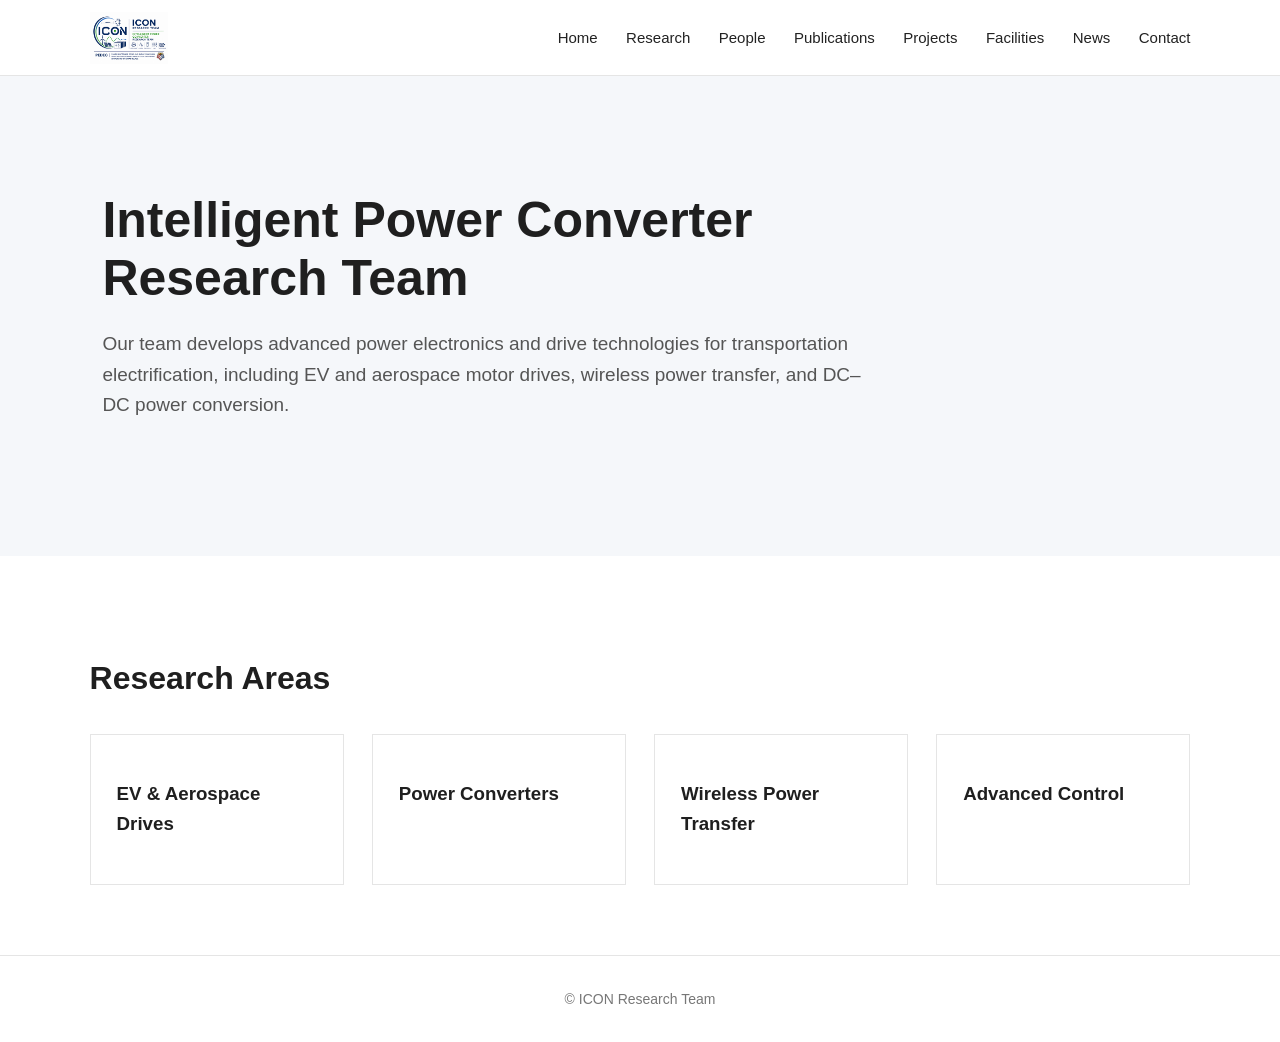
==== index.html @ ec5e14cc "Update navigation links and improve formatting" ====
<!DOCTYPE html>
<html lang="en">

<head>
    <meta charset="UTF-8">
    <meta name="viewport" content="width=device-width, initial-scale=1.0">

    <title>ICON Research Team</title>

    <link rel="stylesheet" href="css/style.css">
</head>

<body>

<header>

    <div class="logo">
        <a href="index.html">
            <img src="images/logo/logo.png" alt="ICON Research Team">
        </a>
    </div>

    <nav>
        <a href="index.html">Home</a>
        <a href="research.html">Research</a>
        <a href="people.html">People</a>

        <a href="#">Publications</a>
        <a href="#">Projects</a>
        <a href="#">Facilities</a>
        <a href="#">News</a>

        <a href="contact.html">Contact</a>
    </nav>

</header>


<section class="hero">

    <div class="hero-content">

        <h1>
            Intelligent Power Converter Research Team
        </h1>

        <p>
            Our team develops advanced power electronics and drive
            technologies for transportation electrification, including
            EV and aerospace motor drives, wireless power transfer,
            and DC–DC power conversion.
        </p>

    </div>

</section>


<section class="section">

    <div class="container">

        <h2>Research Areas</h2>

        <div class="grid grid-4">

            <div class="card">
                <h3>EV & Aerospace Drives</h3>
            </div>

            <div class="card">
                <h3>Power Converters</h3>
            </div>

            <div class="card">
                <h3>Wireless Power Transfer</h3>
            </div>

            <div class="card">
                <h3>Advanced Control</h3>
            </div>

        </div>

    </div>

</section>


<footer>
    © ICON Research Team
</footer>

</body>

</html>
---- css/style.css ----
* {
    box-sizing: border-box;
}

body {
    margin: 0;
    font-family: Arial, Helvetica, sans-serif;
    color: #1f1f1f;
    background: #ffffff;
    line-height: 1.6;
}

.container {
    width: 86%;
    max-width: 1200px;
    margin: 0 auto;
}

/* Header */

header {
    min-height: 76px;
    display: flex;
    align-items: center;
    justify-content: space-between;
    padding: 10px 7%;
    border-bottom: 1px solid #e5e5e5;
    background: #ffffff;
}

.logo img {
    height: 52px;
    width: auto;
    display: block;
}

nav a {
    text-decoration: none;
    color: #222;
    margin-left: 24px;
    font-size: 15px;
}

nav a:hover {
    color: #1f5fae;
}

/* Hero */

.hero {
    min-height: 480px;
    display: flex;
    align-items: center;
    padding: 70px 8%;
    background: #f5f7fa;
}

.hero-content {
    max-width: 760px;
}

.hero h1 {
    font-size: 50px;
    line-height: 1.15;
    margin: 0 0 22px;
}

.hero p {
    font-size: 19px;
    color: #555;
}

/* Standard page header */

.page-header {
    background: #f5f7fa;
    padding: 60px 7% 45px;
}

.page-header h1 {
    margin: 0;
    font-size: 42px;
}

.page-header p {
    margin-top: 10px;
    color: #666;
}

/* Sections */

.section {
    padding: 70px 0;
}

.section h2 {
    font-size: 32px;
    margin-bottom: 30px;
}

.grid {
    display: grid;
    gap: 28px;
}

.grid-4 {
    grid-template-columns: repeat(4, 1fr);
}

.card {
    border: 1px solid #e5e5e5;
    padding: 26px;
    background: #ffffff;
}

/* People */

.people-grid {
    display: grid;
    grid-template-columns: repeat(4, 1fr);
    gap: 40px 28px;
}

.person-card {
    text-align: center;
}

.person-card img {
    width: 100%;
    aspect-ratio: 4 / 5;
    object-fit: cover;
    border-radius: 6px;
}

.person-card h2 {
    margin: 16px 0 6px;
    font-size: 20px;
}

.role {
    color: #1f5fae;
    font-weight: 600;
    font-size: 14px;
}

.topic {
    color: #555;
    font-size: 15px;
}

/* Contact */

.contact-box {
    max-width: 720px;
}

.contact-box a {
    color: #1f5fae;
}

/* Footer */

footer {
    border-top: 1px solid #e5e5e5;
    text-align: center;
    padding: 32px;
    color: #777;
    font-size: 14px;
}

/* Mobile */

@media (max-width: 1000px) {

    .grid-4,
    .people-grid {
        grid-template-columns: repeat(2, 1fr);
    }

}

@media (max-width: 650px) {

    header {
        flex-direction: column;
        padding: 18px;
    }

    nav {
        margin-top: 14px;
        text-align: center;
    }

    nav a {
        display: inline-block;
        margin: 6px 8px;
    }

    .hero h1 {
        font-size: 36px;
    }

    .grid-4,
    .people-grid {
        grid-template-columns: 1fr;
    }

}
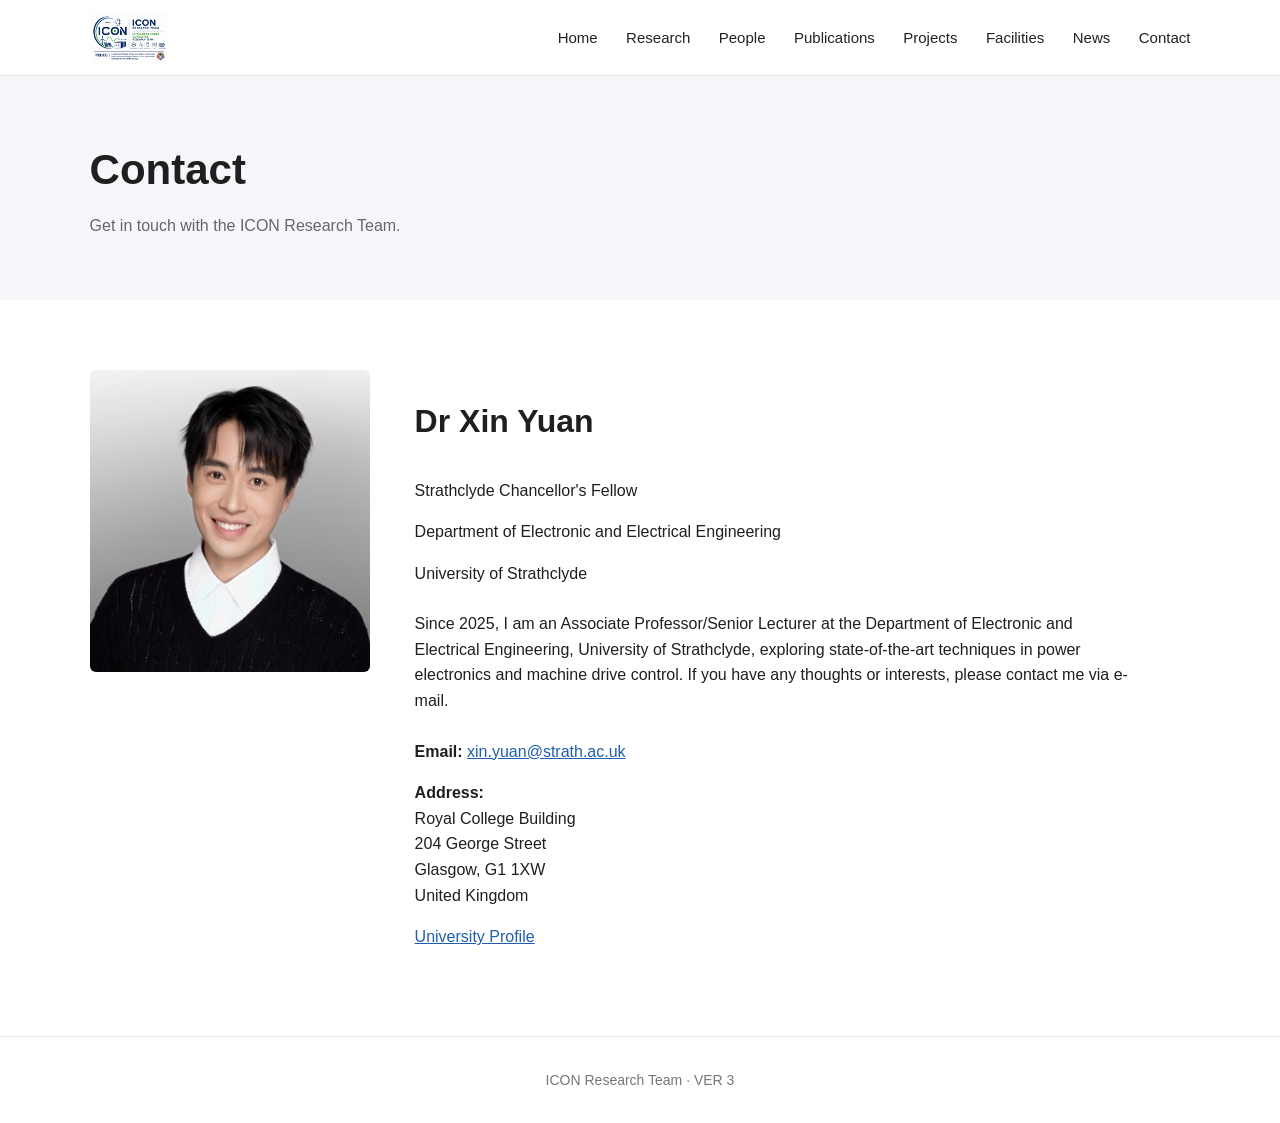
==== commit 26af482a: "Update index.html for contact page enhancements" ====
--- a/index.html
+++ b/index.html
@@ -5,9 +5,9 @@
     <meta charset="UTF-8">
     <meta name="viewport" content="width=device-width, initial-scale=1.0">
 
-    <title>ICON Research Team</title>
+    <title>Contact | ICON Research Team | VER 3</title>
 
-    <link rel="stylesheet" href="css/style.css">
+    <link rel="stylesheet" href="./css/style.css?v=3">
 </head>
 
 <body>
@@ -15,43 +15,32 @@
 <header>
 
     <div class="logo">
-        <a href="index.html">
-            <img src="images/logo/logo.png" alt="ICON Research Team">
+        <a href="./index.html">
+            <img src="./images/logo/logo.png" alt="ICON Research Team">
         </a>
     </div>
 
     <nav>
-        <a href="index.html">Home</a>
-        <a href="research.html">Research</a>
-        <a href="people.html">People</a>
-
+        <a href="./index.html">Home</a>
+        <a href="./research.html">Research</a>
+        <a href="./people.html">People</a>
         <a href="#">Publications</a>
         <a href="#">Projects</a>
         <a href="#">Facilities</a>
         <a href="#">News</a>
-
-        <a href="contact.html">Contact</a>
+        <a href="./contact.html">Contact</a>
     </nav>
 
 </header>
 
 
-<section class="hero">
+<section class="page-header">
 
-    <div class="hero-content">
+    <h1>Contact</h1>
 
-        <h1>
-            Intelligent Power Converter Research Team
-        </h1>
-
-        <p>
-            Our team develops advanced power electronics and drive
-            technologies for transportation electrification, including
-            EV and aerospace motor drives, wireless power transfer,
-            and DC–DC power conversion.
-        </p>
-
-    </div>
+    <p>
+        Get in touch with the ICON Research Team.
+    </p>
 
 </section>
 
@@ -60,24 +49,77 @@
 
     <div class="container">
 
-        <h2>Research Areas</h2>
+        <div style="
+            display:grid;
+            grid-template-columns:280px 1fr;
+            gap:45px;
+            align-items:start;
+        ">
 
-        <div class="grid grid-4">
+            <div>
 
-            <div class="card">
-                <h3>EV & Aerospace Drives</h3>
+                <img
+                    src="./images/people/Xinyuan.jpg"
+                    alt="Dr Xin Yuan"
+                    style="
+                        width:100%;
+                        border-radius:6px;
+                        display:block;
+                    "
+                >
+
             </div>
 
-            <div class="card">
-                <h3>Power Converters</h3>
-            </div>
 
-            <div class="card">
-                <h3>Wireless Power Transfer</h3>
-            </div>
+            <div class="contact-box">
 
-            <div class="card">
-                <h3>Advanced Control</h3>
+                <h2>Dr Xin Yuan</h2>
+
+                <p>
+                    Strathclyde Chancellor's Fellow
+                </p>
+
+                <p>
+                    Department of Electronic and Electrical Engineering
+                </p>
+
+                <p>
+                    University of Strathclyde
+                </p>
+
+                <p style="margin-top:25px;">
+                    Since 2025, I am an Associate Professor/Senior Lecturer
+                    at the Department of Electronic and Electrical Engineering,
+                    University of Strathclyde, exploring state-of-the-art
+                    techniques in power electronics and machine drive control.
+                    If you have any thoughts or interests, please contact me
+                    via e-mail.
+                </p>
+
+                <p style="margin-top:25px;">
+                    <strong>Email:</strong>
+                    <a href="mailto:xin.yuan@strath.ac.uk">
+                        xin.yuan@strath.ac.uk
+                    </a>
+                </p>
+
+                <p>
+                    <strong>Address:</strong><br>
+                    Royal College Building<br>
+                    204 George Street<br>
+                    Glasgow, G1 1XW<br>
+                    United Kingdom
+                </p>
+
+                <p>
+                    <a
+                        href="https://www.strath.ac.uk/staff/yuanxindr/"
+                        target="_blank"
+                        rel="noopener">
+                        University Profile
+                    </a>
+                </p>
+
             </div>
 
         </div>
@@ -88,7 +130,7 @@
 
 
 <footer>
-    © ICON Research Team
+    ICON Research Team · VER 3
 </footer>
 
 </body>
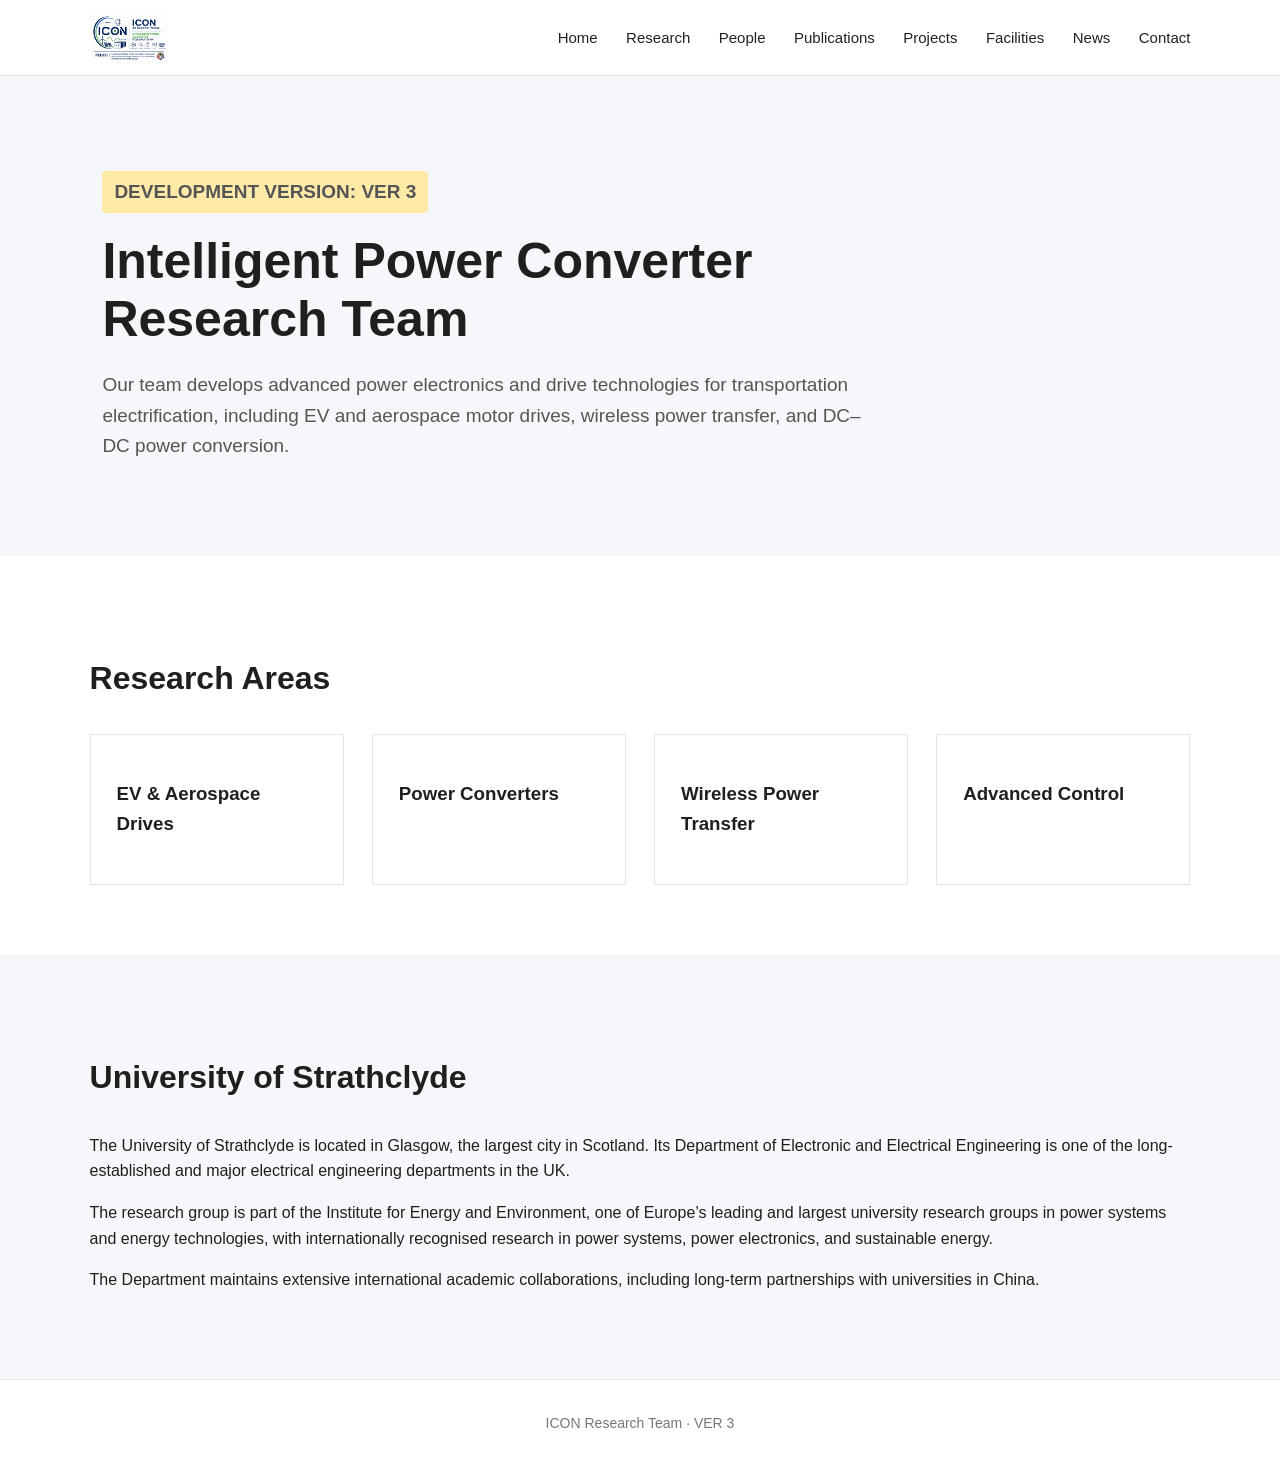
==== commit 090b9624: "Update index.html" ====
--- a/index.html
+++ b/index.html
@@ -5,7 +5,7 @@
     <meta charset="UTF-8">
     <meta name="viewport" content="width=device-width, initial-scale=1.0">
 
-    <title>Contact | ICON Research Team | VER 3</title>
+    <title>ICON Research Team | VER 3</title>
 
     <link rel="stylesheet" href="./css/style.css?v=3">
 </head>
@@ -34,13 +34,33 @@
 </header>
 
 
-<section class="page-header">
+<section class="hero">
 
-    <h1>Contact</h1>
+    <div class="hero-content">
 
-    <p>
-        Get in touch with the ICON Research Team.
-    </p>
+        <p style="
+            display:inline-block;
+            background:#ffeaa7;
+            padding:6px 12px;
+            font-weight:bold;
+            border-radius:4px;
+            margin-bottom:20px;
+        ">
+            DEVELOPMENT VERSION: VER 3
+        </p>
+
+        <h1>
+            Intelligent Power Converter Research Team
+        </h1>
+
+        <p>
+            Our team develops advanced power electronics and drive
+            technologies for transportation electrification, including
+            EV and aerospace motor drives, wireless power transfer,
+            and DC–DC power conversion.
+        </p>
+
+    </div>
 
 </section>
 
@@ -49,80 +69,59 @@
 
     <div class="container">
 
-        <div style="
-            display:grid;
-            grid-template-columns:280px 1fr;
-            gap:45px;
-            align-items:start;
-        ">
+        <h2>Research Areas</h2>
 
-            <div>
+        <div class="grid grid-4">
 
-                <img
-                    src="./images/people/Xinyuan.jpg"
-                    alt="Dr Xin Yuan"
-                    style="
-                        width:100%;
-                        border-radius:6px;
-                        display:block;
-                    "
-                >
-
+            <div class="card">
+                <h3>EV & Aerospace Drives</h3>
             </div>
 
+            <div class="card">
+                <h3>Power Converters</h3>
+            </div>
 
-            <div class="contact-box">
+            <div class="card">
+                <h3>Wireless Power Transfer</h3>
+            </div>
 
-                <h2>Dr Xin Yuan</h2>
-
-                <p>
-                    Strathclyde Chancellor's Fellow
-                </p>
-
-                <p>
-                    Department of Electronic and Electrical Engineering
-                </p>
-
-                <p>
-                    University of Strathclyde
-                </p>
-
-                <p style="margin-top:25px;">
-                    Since 2025, I am an Associate Professor/Senior Lecturer
-                    at the Department of Electronic and Electrical Engineering,
-                    University of Strathclyde, exploring state-of-the-art
-                    techniques in power electronics and machine drive control.
-                    If you have any thoughts or interests, please contact me
-                    via e-mail.
-                </p>
-
-                <p style="margin-top:25px;">
-                    <strong>Email:</strong>
-                    <a href="mailto:xin.yuan@strath.ac.uk">
-                        xin.yuan@strath.ac.uk
-                    </a>
-                </p>
-
-                <p>
-                    <strong>Address:</strong><br>
-                    Royal College Building<br>
-                    204 George Street<br>
-                    Glasgow, G1 1XW<br>
-                    United Kingdom
-                </p>
-
-                <p>
-                    <a
-                        href="https://www.strath.ac.uk/staff/yuanxindr/"
-                        target="_blank"
-                        rel="noopener">
-                        University Profile
-                    </a>
-                </p>
-
+            <div class="card">
+                <h3>Advanced Control</h3>
             </div>
 
         </div>
+
+    </div>
+
+</section>
+
+
+<section class="section" style="background:#f5f7fa;">
+
+    <div class="container">
+
+        <h2>University of Strathclyde</h2>
+
+        <p>
+            The University of Strathclyde is located in Glasgow,
+            the largest city in Scotland. Its Department of Electronic
+            and Electrical Engineering is one of the long-established
+            and major electrical engineering departments in the UK.
+        </p>
+
+        <p>
+            The research group is part of the Institute for Energy and
+            Environment, one of Europe’s leading and largest university
+            research groups in power systems and energy technologies,
+            with internationally recognised research in power systems,
+            power electronics, and sustainable energy.
+        </p>
+
+        <p>
+            The Department maintains extensive international academic
+            collaborations, including long-term partnerships with
+            universities in China.
+        </p>
 
     </div>
 
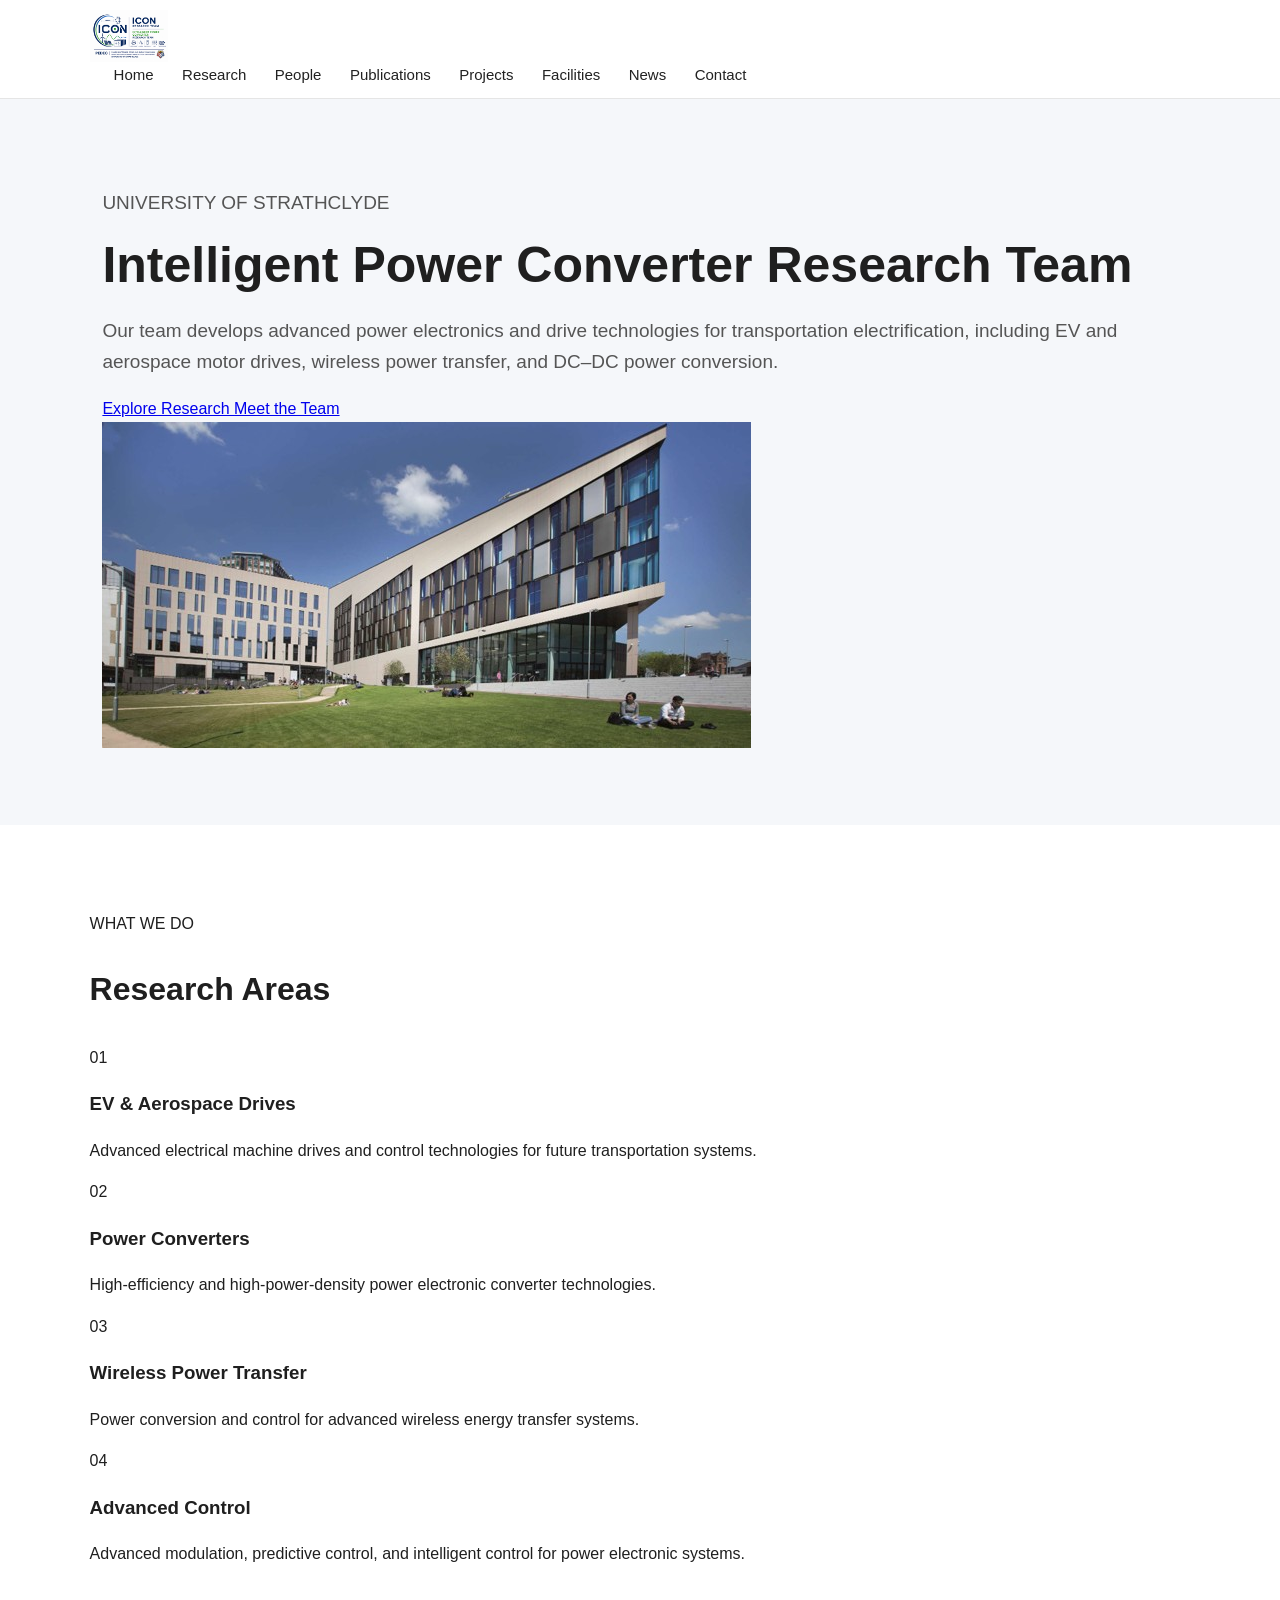
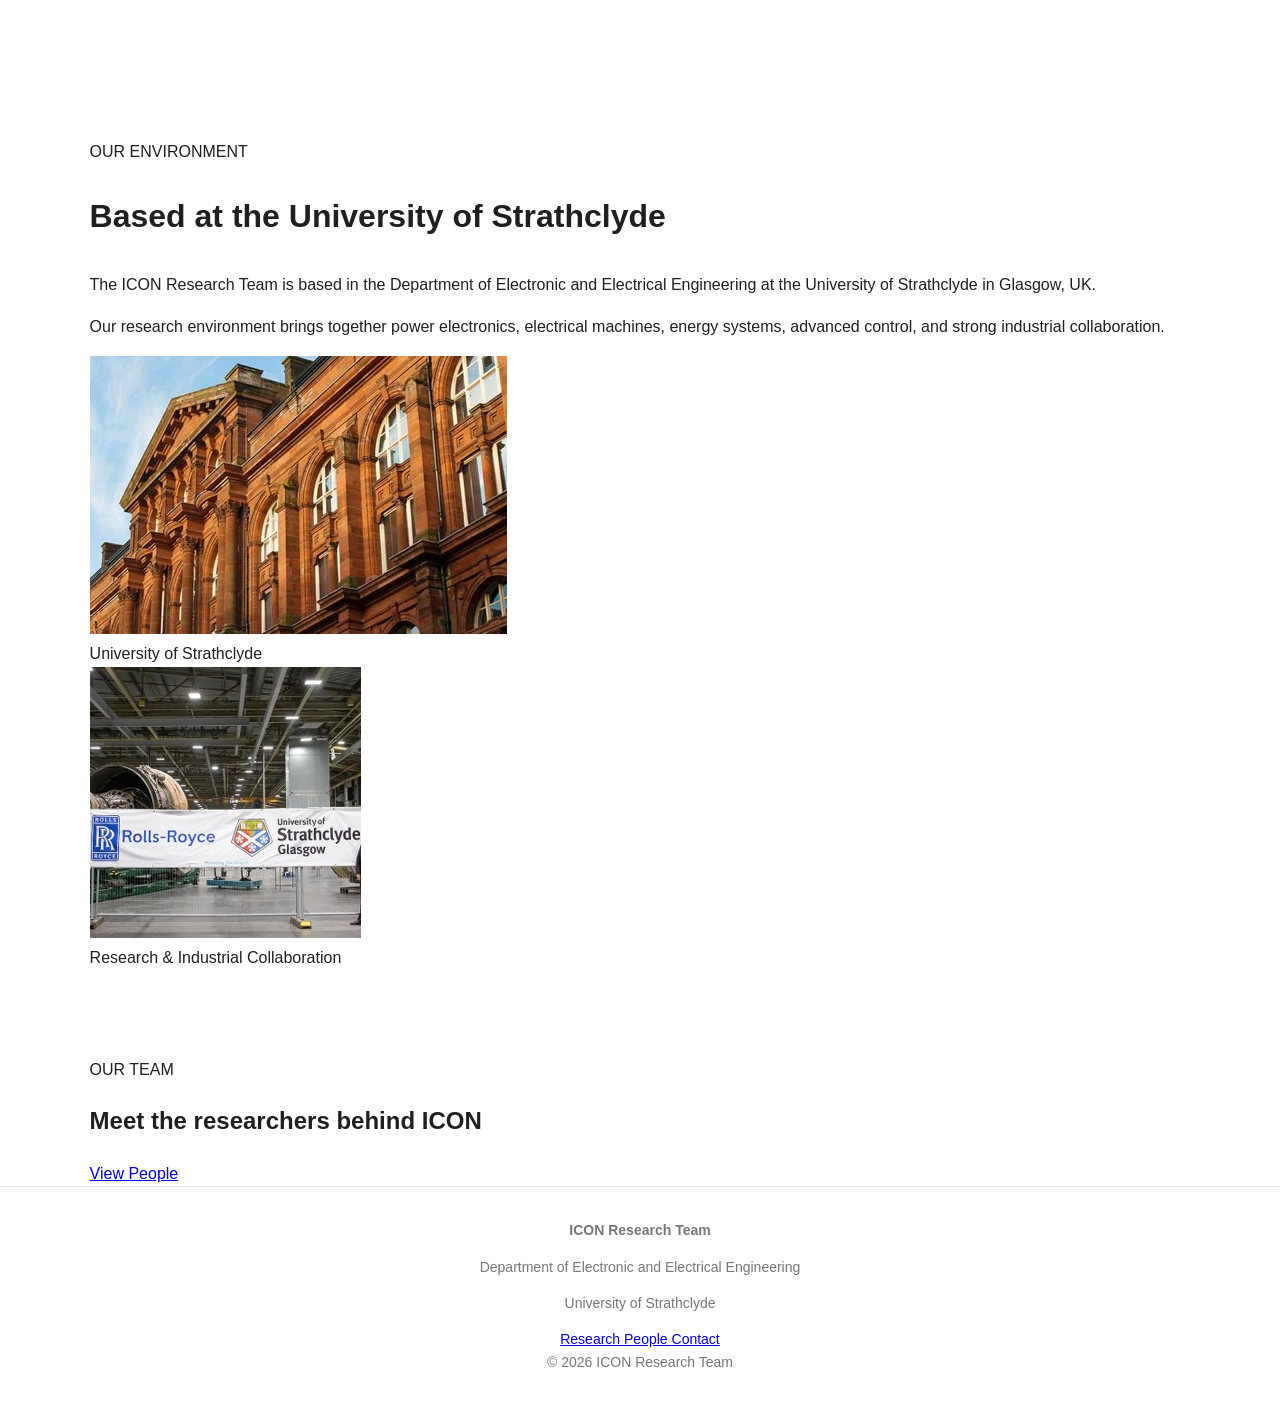
==== commit 53ffb5c0: "Update index.html" ====
--- a/index.html
+++ b/index.html
@@ -2,136 +2,427 @@
 <html lang="en">
 
 <head>
+
     <meta charset="UTF-8">
-    <meta name="viewport" content="width=device-width, initial-scale=1.0">
-
-    <title>ICON Research Team | VER 3</title>
-
-    <link rel="stylesheet" href="./css/style.css?v=3">
+
+    <meta name="viewport"
+          content="width=device-width, initial-scale=1.0">
+
+    <meta name="description"
+          content="ICON Research Team at the University of Strathclyde">
+
+    <title>ICON Research Team</title>
+
+    <link rel="stylesheet" href="css/style.css">
+
 </head>
 
+
 <body>
 
-<header>
-
-    <div class="logo">
-        <a href="./index.html">
-            <img src="./images/logo/logo.png" alt="ICON Research Team">
+
+<!-- =========================
+     HEADER
+========================= -->
+
+<header class="site-header">
+
+    <div class="header-container">
+
+        <div class="logo">
+
+            <a href="index.html">
+
+                <img
+                    src="images/logo/logo.png"
+                    alt="ICON Research Team">
+
+            </a>
+
+        </div>
+
+
+        <nav class="navigation">
+
+            <a href="index.html">Home</a>
+
+            <a href="research.html">Research</a>
+
+            <a href="people.html">People</a>
+
+            <a href="#">Publications</a>
+
+            <a href="#">Projects</a>
+
+            <a href="#">Facilities</a>
+
+            <a href="#">News</a>
+
+            <a href="contact.html">Contact</a>
+
+        </nav>
+
+    </div>
+
+</header>
+
+
+
+<!-- =========================
+     HERO
+========================= -->
+
+<section class="hero">
+
+    <div class="hero-container">
+
+        <div class="hero-text">
+
+            <p class="hero-label">
+                UNIVERSITY OF STRATHCLYDE
+            </p>
+
+            <h1>
+                Intelligent Power Converter
+                Research Team
+            </h1>
+
+            <p class="hero-description">
+
+                Our team develops advanced power electronics
+                and drive technologies for transportation
+                electrification, including EV and aerospace
+                motor drives, wireless power transfer,
+                and DC–DC power conversion.
+
+            </p>
+
+
+            <div class="hero-buttons">
+
+                <a
+                    class="button button-primary"
+                    href="research.html">
+
+                    Explore Research
+
+                </a>
+
+                <a
+                    class="button button-secondary"
+                    href="people.html">
+
+                    Meet the Team
+
+                </a>
+
+            </div>
+
+        </div>
+
+
+        <div class="hero-image">
+
+            <img
+                src="images/facilities/Strath.jpg"
+                alt="University of Strathclyde campus">
+
+        </div>
+
+    </div>
+
+</section>
+
+
+
+<!-- =========================
+     RESEARCH AREAS
+========================= -->
+
+<section class="section research-section">
+
+    <div class="container">
+
+        <div class="section-heading">
+
+            <p class="section-label">
+                WHAT WE DO
+            </p>
+
+            <h2>
+                Research Areas
+            </h2>
+
+        </div>
+
+
+        <div class="research-grid">
+
+
+            <div class="research-card">
+
+                <div class="research-number">
+                    01
+                </div>
+
+                <h3>
+                    EV & Aerospace Drives
+                </h3>
+
+                <p>
+                    Advanced electrical machine drives
+                    and control technologies for future
+                    transportation systems.
+                </p>
+
+            </div>
+
+
+            <div class="research-card">
+
+                <div class="research-number">
+                    02
+                </div>
+
+                <h3>
+                    Power Converters
+                </h3>
+
+                <p>
+                    High-efficiency and high-power-density
+                    power electronic converter technologies.
+                </p>
+
+            </div>
+
+
+            <div class="research-card">
+
+                <div class="research-number">
+                    03
+                </div>
+
+                <h3>
+                    Wireless Power Transfer
+                </h3>
+
+                <p>
+                    Power conversion and control for
+                    advanced wireless energy transfer systems.
+                </p>
+
+            </div>
+
+
+            <div class="research-card">
+
+                <div class="research-number">
+                    04
+                </div>
+
+                <h3>
+                    Advanced Control
+                </h3>
+
+                <p>
+                    Advanced modulation, predictive control,
+                    and intelligent control for power
+                    electronic systems.
+                </p>
+
+            </div>
+
+
+        </div>
+
+    </div>
+
+</section>
+
+
+
+<!-- =========================
+     STRATHCLYDE
+========================= -->
+
+<section class="section university-section">
+
+    <div class="container">
+
+
+        <div class="university-intro">
+
+            <div>
+
+                <p class="section-label">
+                    OUR ENVIRONMENT
+                </p>
+
+                <h2>
+                    Based at the University
+                    of Strathclyde
+                </h2>
+
+            </div>
+
+
+            <div class="university-text">
+
+                <p>
+
+                    The ICON Research Team is based in the
+                    Department of Electronic and Electrical
+                    Engineering at the University of
+                    Strathclyde in Glasgow, UK.
+
+                </p>
+
+                <p>
+
+                    Our research environment brings together
+                    power electronics, electrical machines,
+                    energy systems, advanced control,
+                    and strong industrial collaboration.
+
+                </p>
+
+            </div>
+
+        </div>
+
+
+
+        <div class="university-gallery">
+
+
+            <div class="university-photo large-photo">
+
+                <img
+                    src="images/facilities/Strath2.jpg"
+                    alt="University of Strathclyde">
+
+                <div class="photo-caption">
+
+                    University of Strathclyde
+
+                </div>
+
+            </div>
+
+
+
+            <div class="university-photo">
+
+                <img
+                    src="images/facilities/Strath1.jpg"
+                    alt="University of Strathclyde research and industrial collaboration">
+
+                <div class="photo-caption">
+
+                    Research & Industrial Collaboration
+
+                </div>
+
+            </div>
+
+
+        </div>
+
+    </div>
+
+</section>
+
+
+
+<!-- =========================
+     TEAM LINK
+========================= -->
+
+<section class="team-banner">
+
+    <div class="container team-banner-content">
+
+        <div>
+
+            <p class="section-label light-label">
+                OUR TEAM
+            </p>
+
+            <h2>
+                Meet the researchers behind ICON
+            </h2>
+
+        </div>
+
+
+        <a
+            href="people.html"
+            class="button button-white">
+
+            View People
+
         </a>
-    </div>
-
-    <nav>
-        <a href="./index.html">Home</a>
-        <a href="./research.html">Research</a>
-        <a href="./people.html">People</a>
-        <a href="#">Publications</a>
-        <a href="#">Projects</a>
-        <a href="#">Facilities</a>
-        <a href="#">News</a>
-        <a href="./contact.html">Contact</a>
-    </nav>
-
-</header>
-
-
-<section class="hero">
-
-    <div class="hero-content">
-
-        <p style="
-            display:inline-block;
-            background:#ffeaa7;
-            padding:6px 12px;
-            font-weight:bold;
-            border-radius:4px;
-            margin-bottom:20px;
-        ">
-            DEVELOPMENT VERSION: VER 3
-        </p>
-
-        <h1>
-            Intelligent Power Converter Research Team
-        </h1>
-
-        <p>
-            Our team develops advanced power electronics and drive
-            technologies for transportation electrification, including
-            EV and aerospace motor drives, wireless power transfer,
-            and DC–DC power conversion.
-        </p>
 
     </div>
 
 </section>
 
 
-<section class="section">
-
-    <div class="container">
-
-        <h2>Research Areas</h2>
-
-        <div class="grid grid-4">
-
-            <div class="card">
-                <h3>EV & Aerospace Drives</h3>
-            </div>
-
-            <div class="card">
-                <h3>Power Converters</h3>
-            </div>
-
-            <div class="card">
-                <h3>Wireless Power Transfer</h3>
-            </div>
-
-            <div class="card">
-                <h3>Advanced Control</h3>
-            </div>
-
-        </div>
-
-    </div>
-
-</section>
-
-
-<section class="section" style="background:#f5f7fa;">
-
-    <div class="container">
-
-        <h2>University of Strathclyde</h2>
-
-        <p>
-            The University of Strathclyde is located in Glasgow,
-            the largest city in Scotland. Its Department of Electronic
-            and Electrical Engineering is one of the long-established
-            and major electrical engineering departments in the UK.
-        </p>
-
-        <p>
-            The research group is part of the Institute for Energy and
-            Environment, one of Europe’s leading and largest university
-            research groups in power systems and energy technologies,
-            with internationally recognised research in power systems,
-            power electronics, and sustainable energy.
-        </p>
-
-        <p>
-            The Department maintains extensive international academic
-            collaborations, including long-term partnerships with
-            universities in China.
-        </p>
-
-    </div>
-
-</section>
-
+
+<!-- =========================
+     FOOTER
+========================= -->
 
 <footer>
-    ICON Research Team · VER 3
+
+    <div class="container footer-content">
+
+        <div>
+
+            <strong>
+                ICON Research Team
+            </strong>
+
+            <p>
+                Department of Electronic and
+                Electrical Engineering
+            </p>
+
+            <p>
+                University of Strathclyde
+            </p>
+
+        </div>
+
+
+        <div class="footer-links">
+
+            <a href="research.html">
+                Research
+            </a>
+
+            <a href="people.html">
+                People
+            </a>
+
+            <a href="contact.html">
+                Contact
+            </a>
+
+        </div>
+
+    </div>
+
+
+    <div class="footer-bottom">
+
+        © 2026 ICON Research Team
+
+    </div>
+
 </footer>
 
+
 </body>
 
 </html>
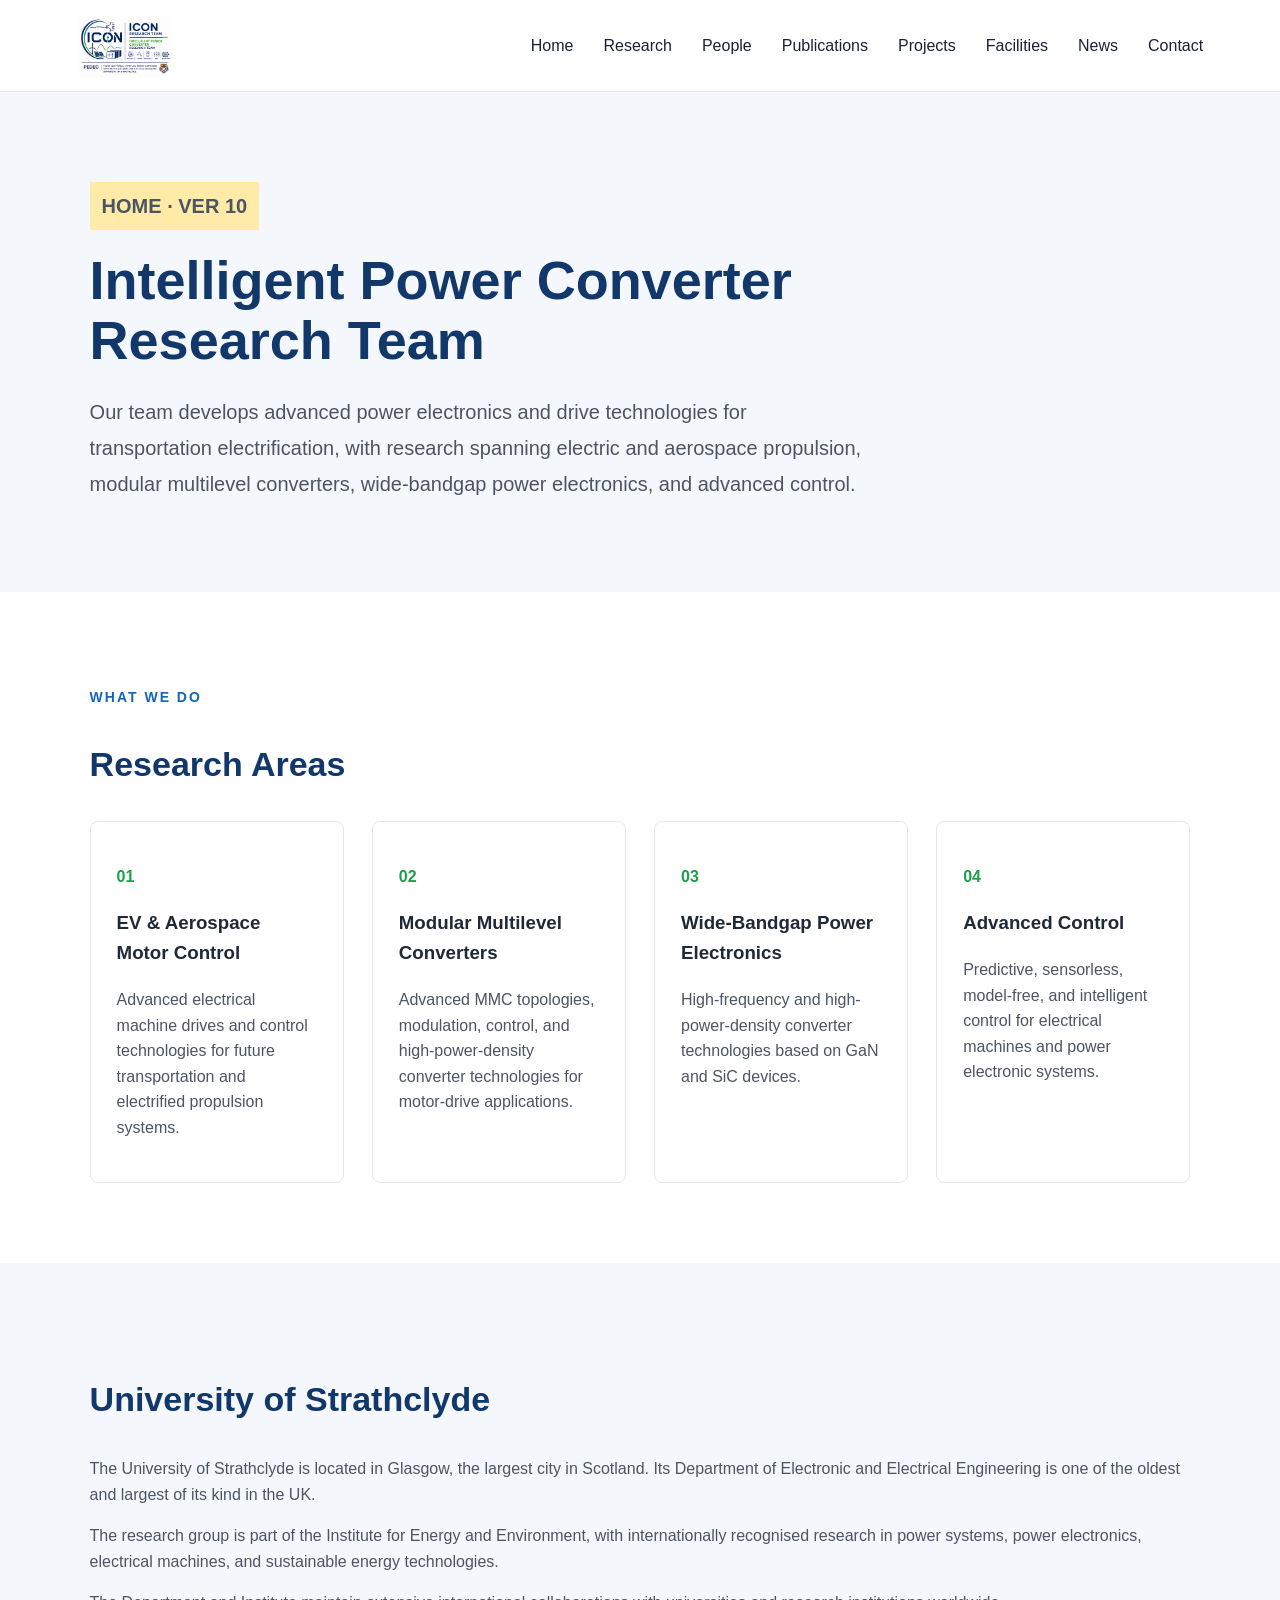
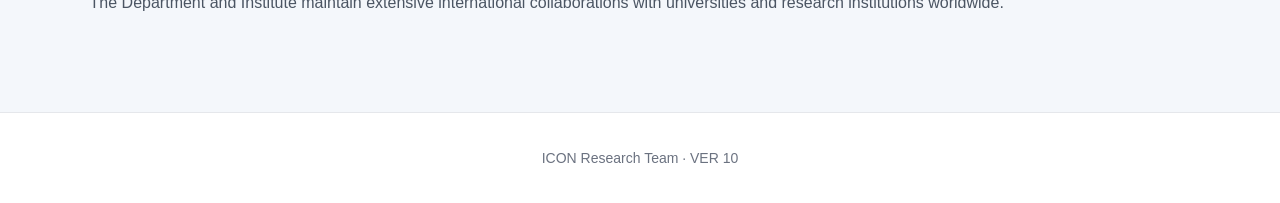
==== commit d680287f: "Update index.html" ====
--- a/index.html
+++ b/index.html
@@ -2,427 +2,222 @@
 <html lang="en">
 
 <head>
-
     <meta charset="UTF-8">
-
-    <meta name="viewport"
-          content="width=device-width, initial-scale=1.0">
-
-    <meta name="description"
-          content="ICON Research Team at the University of Strathclyde">
-
-    <title>ICON Research Team</title>
-
-    <link rel="stylesheet" href="css/style.css">
-
+    <meta name="viewport" content="width=device-width, initial-scale=1.0">
+
+    <title>ICON Research Team | VER 10</title>
+
+    <link rel="stylesheet" href="./css/style.css?v=10">
 </head>
 
-
 <body>
 
-
-<!-- =========================
-     HEADER
-========================= -->
-
-<header class="site-header">
-
-    <div class="header-container">
-
-        <div class="logo">
-
-            <a href="index.html">
-
-                <img
-                    src="images/logo/logo.png"
-                    alt="ICON Research Team">
-
-            </a>
+<header>
+
+    <div class="logo">
+        <a href="./index.html">
+            <img src="./images/logo/logo.png" alt="ICON Research Team">
+        </a>
+    </div>
+
+    <nav>
+        <a href="./index.html">Home</a>
+        <a href="./research.html">Research</a>
+        <a href="./people.html">People</a>
+        <a href="#">Publications</a>
+        <a href="#">Projects</a>
+        <a href="#">Facilities</a>
+        <a href="#">News</a>
+        <a href="./contact.html">Contact</a>
+    </nav>
+
+</header>
+
+
+<section class="hero">
+
+    <div class="hero-content">
+
+        <p style="
+            display:inline-block;
+            background:#ffeaa7;
+            padding:6px 12px;
+            font-weight:bold;
+            margin-bottom:20px;
+        ">
+            HOME · VER 10
+        </p>
+
+        <h1>
+            Intelligent Power Converter Research Team
+        </h1>
+
+        <p>
+            Our team develops advanced power electronics and drive
+            technologies for transportation electrification, with
+            research spanning electric and aerospace propulsion,
+            modular multilevel converters, wide-bandgap power electronics,
+            and advanced control.
+        </p>
+
+    </div>
+
+</section>
+
+
+<section class="section">
+
+    <div class="container">
+
+        <p style="
+            color:#1565b8;
+            font-size:14px;
+            font-weight:700;
+            letter-spacing:2px;
+            margin-bottom:8px;
+        ">
+            WHAT WE DO
+        </p>
+
+        <h2>
+            Research Areas
+        </h2>
+
+
+        <div class="grid grid-4">
+
+
+            <div class="card">
+
+                <p style="
+                    color:#16a34a;
+                    font-weight:700;
+                ">
+                    01
+                </p>
+
+                <h3>
+                    EV & Aerospace Motor Control
+                </h3>
+
+                <p>
+                    Advanced electrical machine drives and control
+                    technologies for future transportation and
+                    electrified propulsion systems.
+                </p>
+
+            </div>
+
+
+            <div class="card">
+
+                <p style="
+                    color:#16a34a;
+                    font-weight:700;
+                ">
+                    02
+                </p>
+
+                <h3>
+                    Modular Multilevel Converters
+                </h3>
+
+                <p>
+                    Advanced MMC topologies, modulation, control,
+                    and high-power-density converter technologies
+                    for motor-drive applications.
+                </p>
+
+            </div>
+
+
+            <div class="card">
+
+                <p style="
+                    color:#16a34a;
+                    font-weight:700;
+                ">
+                    03
+                </p>
+
+                <h3>
+                    Wide-Bandgap Power Electronics
+                </h3>
+
+                <p>
+                    High-frequency and high-power-density converter
+                    technologies based on GaN and SiC devices.
+                </p>
+
+            </div>
+
+
+            <div class="card">
+
+                <p style="
+                    color:#16a34a;
+                    font-weight:700;
+                ">
+                    04
+                </p>
+
+                <h3>
+                    Advanced Control
+                </h3>
+
+                <p>
+                    Predictive, sensorless, model-free,
+                    and intelligent control for electrical machines
+                    and power electronic systems.
+                </p>
+
+            </div>
+
 
         </div>
 
-
-        <nav class="navigation">
-
-            <a href="index.html">Home</a>
-
-            <a href="research.html">Research</a>
-
-            <a href="people.html">People</a>
-
-            <a href="#">Publications</a>
-
-            <a href="#">Projects</a>
-
-            <a href="#">Facilities</a>
-
-            <a href="#">News</a>
-
-            <a href="contact.html">Contact</a>
-
-        </nav>
-
-    </div>
-
-</header>
-
-
-
-<!-- =========================
-     HERO
-========================= -->
-
-<section class="hero">
-
-    <div class="hero-container">
-
-        <div class="hero-text">
-
-            <p class="hero-label">
-                UNIVERSITY OF STRATHCLYDE
-            </p>
-
-            <h1>
-                Intelligent Power Converter
-                Research Team
-            </h1>
-
-            <p class="hero-description">
-
-                Our team develops advanced power electronics
-                and drive technologies for transportation
-                electrification, including EV and aerospace
-                motor drives, wireless power transfer,
-                and DC–DC power conversion.
-
-            </p>
-
-
-            <div class="hero-buttons">
-
-                <a
-                    class="button button-primary"
-                    href="research.html">
-
-                    Explore Research
-
-                </a>
-
-                <a
-                    class="button button-secondary"
-                    href="people.html">
-
-                    Meet the Team
-
-                </a>
-
-            </div>
-
-        </div>
-
-
-        <div class="hero-image">
-
-            <img
-                src="images/facilities/Strath.jpg"
-                alt="University of Strathclyde campus">
-
-        </div>
-
     </div>
 
 </section>
 
 
-
-<!-- =========================
-     RESEARCH AREAS
-========================= -->
-
-<section class="section research-section">
+<section class="section" style="background:#f4f7fb;">
 
     <div class="container">
 
-        <div class="section-heading">
-
-            <p class="section-label">
-                WHAT WE DO
-            </p>
-
-            <h2>
-                Research Areas
-            </h2>
-
-        </div>
-
-
-        <div class="research-grid">
-
-
-            <div class="research-card">
-
-                <div class="research-number">
-                    01
-                </div>
-
-                <h3>
-                    EV & Aerospace Drives
-                </h3>
-
-                <p>
-                    Advanced electrical machine drives
-                    and control technologies for future
-                    transportation systems.
-                </p>
-
-            </div>
-
-
-            <div class="research-card">
-
-                <div class="research-number">
-                    02
-                </div>
-
-                <h3>
-                    Power Converters
-                </h3>
-
-                <p>
-                    High-efficiency and high-power-density
-                    power electronic converter technologies.
-                </p>
-
-            </div>
-
-
-            <div class="research-card">
-
-                <div class="research-number">
-                    03
-                </div>
-
-                <h3>
-                    Wireless Power Transfer
-                </h3>
-
-                <p>
-                    Power conversion and control for
-                    advanced wireless energy transfer systems.
-                </p>
-
-            </div>
-
-
-            <div class="research-card">
-
-                <div class="research-number">
-                    04
-                </div>
-
-                <h3>
-                    Advanced Control
-                </h3>
-
-                <p>
-                    Advanced modulation, predictive control,
-                    and intelligent control for power
-                    electronic systems.
-                </p>
-
-            </div>
-
-
-        </div>
+        <h2>
+            University of Strathclyde
+        </h2>
+
+        <p>
+            The University of Strathclyde is located in Glasgow,
+            the largest city in Scotland. Its Department of Electronic
+            and Electrical Engineering is one of the oldest and largest
+            of its kind in the UK.
+        </p>
+
+        <p>
+            The research group is part of the Institute for Energy and
+            Environment, with internationally recognised research in
+            power systems, power electronics, electrical machines,
+            and sustainable energy technologies.
+        </p>
+
+        <p>
+            The Department and Institute maintain extensive international
+            collaborations with universities and research institutions
+            worldwide.
+        </p>
 
     </div>
 
 </section>
 
 
-
-<!-- =========================
-     STRATHCLYDE
-========================= -->
-
-<section class="section university-section">
-
-    <div class="container">
-
-
-        <div class="university-intro">
-
-            <div>
-
-                <p class="section-label">
-                    OUR ENVIRONMENT
-                </p>
-
-                <h2>
-                    Based at the University
-                    of Strathclyde
-                </h2>
-
-            </div>
-
-
-            <div class="university-text">
-
-                <p>
-
-                    The ICON Research Team is based in the
-                    Department of Electronic and Electrical
-                    Engineering at the University of
-                    Strathclyde in Glasgow, UK.
-
-                </p>
-
-                <p>
-
-                    Our research environment brings together
-                    power electronics, electrical machines,
-                    energy systems, advanced control,
-                    and strong industrial collaboration.
-
-                </p>
-
-            </div>
-
-        </div>
-
-
-
-        <div class="university-gallery">
-
-
-            <div class="university-photo large-photo">
-
-                <img
-                    src="images/facilities/Strath2.jpg"
-                    alt="University of Strathclyde">
-
-                <div class="photo-caption">
-
-                    University of Strathclyde
-
-                </div>
-
-            </div>
-
-
-
-            <div class="university-photo">
-
-                <img
-                    src="images/facilities/Strath1.jpg"
-                    alt="University of Strathclyde research and industrial collaboration">
-
-                <div class="photo-caption">
-
-                    Research & Industrial Collaboration
-
-                </div>
-
-            </div>
-
-
-        </div>
-
-    </div>
-
-</section>
-
-
-
-<!-- =========================
-     TEAM LINK
-========================= -->
-
-<section class="team-banner">
-
-    <div class="container team-banner-content">
-
-        <div>
-
-            <p class="section-label light-label">
-                OUR TEAM
-            </p>
-
-            <h2>
-                Meet the researchers behind ICON
-            </h2>
-
-        </div>
-
-
-        <a
-            href="people.html"
-            class="button button-white">
-
-            View People
-
-        </a>
-
-    </div>
-
-</section>
-
-
-
-<!-- =========================
-     FOOTER
-========================= -->
-
 <footer>
-
-    <div class="container footer-content">
-
-        <div>
-
-            <strong>
-                ICON Research Team
-            </strong>
-
-            <p>
-                Department of Electronic and
-                Electrical Engineering
-            </p>
-
-            <p>
-                University of Strathclyde
-            </p>
-
-        </div>
-
-
-        <div class="footer-links">
-
-            <a href="research.html">
-                Research
-            </a>
-
-            <a href="people.html">
-                People
-            </a>
-
-            <a href="contact.html">
-                Contact
-            </a>
-
-        </div>
-
-    </div>
-
-
-    <div class="footer-bottom">
-
-        © 2026 ICON Research Team
-
-    </div>
-
+    ICON Research Team · VER 10
 </footer>
 
-
 </body>
 
 </html>
--- a/css/style.css
+++ b/css/style.css
@@ -1,11 +1,15 @@
 * {
     box-sizing: border-box;
+}
+
+html {
+    scroll-behavior: smooth;
 }
 
 body {
     margin: 0;
     font-family: Arial, Helvetica, sans-serif;
-    color: #1f1f1f;
+    color: #1f2937;
     background: #ffffff;
     line-height: 1.6;
 }
@@ -16,87 +20,159 @@
     margin: 0 auto;
 }
 
-/* Header */
+
+/* =====================================
+   HEADER / NAVIGATION
+===================================== */
 
 header {
-    min-height: 76px;
+    width: 100%;
+    min-height: 92px;
+
     display: flex;
     align-items: center;
     justify-content: space-between;
-    padding: 10px 7%;
-    border-bottom: 1px solid #e5e5e5;
+
+    padding: 10px 6%;
+
     background: #ffffff;
+
+    border-bottom: 1px solid #e5e7eb;
+
+    position: sticky;
+    top: 0;
+    z-index: 1000;
+}
+
+.logo {
+    display: flex;
+    align-items: center;
+}
+
+.logo a {
+    display: flex;
+    align-items: center;
 }
 
 .logo img {
-    height: 52px;
+    height: 64px;
     width: auto;
     display: block;
 }
 
+nav {
+    display: flex;
+    align-items: center;
+    gap: 30px;
+}
+
 nav a {
     text-decoration: none;
-    color: #222;
-    margin-left: 24px;
-    font-size: 15px;
+
+    color: #182235;
+
+    font-size: 16px;
+    font-weight: 500;
+
+    margin: 0;
+
+    transition: color 0.2s ease;
 }
 
 nav a:hover {
-    color: #1f5fae;
-}
-
-/* Hero */
+    color: #1565b8;
+}
+
+
+/* =====================================
+   HERO
+===================================== */
 
 .hero {
-    min-height: 480px;
-    display: flex;
-    align-items: center;
-    padding: 70px 8%;
-    background: #f5f7fa;
+    min-height: 500px;
+
+    display: flex;
+    align-items: center;
+
+    padding: 70px 7%;
+
+    background: #f4f7fb;
 }
 
 .hero-content {
-    max-width: 760px;
+    max-width: 780px;
 }
 
 .hero h1 {
-    font-size: 50px;
-    line-height: 1.15;
-    margin: 0 0 22px;
+    margin: 0 0 24px;
+
+    font-size: 54px;
+    line-height: 1.12;
+
+    color: #12376b;
 }
 
 .hero p {
-    font-size: 19px;
-    color: #555;
-}
-
-/* Standard page header */
+    margin: 0;
+
+    font-size: 20px;
+    line-height: 1.8;
+
+    color: #4b5563;
+}
+
+
+/* =====================================
+   STANDARD PAGE HEADER
+===================================== */
 
 .page-header {
-    background: #f5f7fa;
-    padding: 60px 7% 45px;
+    background: #f4f7fb;
+
+    padding: 70px 7% 55px;
 }
 
 .page-header h1 {
     margin: 0;
-    font-size: 42px;
+
+    font-size: 44px;
+
+    color: #12376b;
 }
 
 .page-header p {
-    margin-top: 10px;
-    color: #666;
-}
-
-/* Sections */
+    margin-top: 12px;
+
+    font-size: 18px;
+
+    color: #6b7280;
+}
+
+
+/* =====================================
+   GENERAL SECTION
+===================================== */
 
 .section {
-    padding: 70px 0;
+    padding: 80px 0;
 }
 
 .section h2 {
-    font-size: 32px;
+    font-size: 34px;
+
+    color: #12376b;
+
     margin-bottom: 30px;
 }
+
+.section p {
+    color: #4b5563;
+}
+
+
+/* =====================================
+   GENERAL GRID
+===================================== */
 
 .grid {
     display: grid;
@@ -108,17 +184,26 @@
 }
 
 .card {
-    border: 1px solid #e5e5e5;
     padding: 26px;
+
+    border: 1px solid #e5e7eb;
+
+    border-radius: 8px;
+
     background: #ffffff;
 }
 
-/* People */
+
+/* =====================================
+   PEOPLE
+===================================== */
 
 .people-grid {
     display: grid;
+
     grid-template-columns: repeat(4, 1fr);
-    gap: 40px 28px;
+
+    gap: 42px 28px;
 }
 
 .person-card {
@@ -127,50 +212,80 @@
 
 .person-card img {
     width: 100%;
+
     aspect-ratio: 4 / 5;
+
     object-fit: cover;
-    border-radius: 6px;
+
+    border-radius: 8px;
+
+    background: #f3f4f6;
 }
 
 .person-card h2 {
     margin: 16px 0 6px;
-    font-size: 20px;
+
+    font-size: 21px;
+
+    color: #12376b;
 }
 
 .role {
-    color: #1f5fae;
+    color: #1565b8;
+
     font-weight: 600;
+
     font-size: 14px;
 }
 
 .topic {
-    color: #555;
+    color: #6b7280;
+
     font-size: 15px;
 }
 
-/* Contact */
+
+/* =====================================
+   CONTACT
+===================================== */
 
 .contact-box {
-    max-width: 720px;
+    max-width: 760px;
 }
 
 .contact-box a {
-    color: #1f5fae;
-}
-
-/* Footer */
+    color: #1565b8;
+}
+
+
+/* =====================================
+   FOOTER
+===================================== */
 
 footer {
-    border-top: 1px solid #e5e5e5;
+    border-top: 1px solid #e5e7eb;
+
     text-align: center;
-    padding: 32px;
-    color: #777;
+
+    padding: 34px;
+
+    color: #6b7280;
+
     font-size: 14px;
-}
-
-/* Mobile */
+
+    background: #ffffff;
+}
+
+
+/* =====================================
+   RESPONSIVE
+===================================== */
 
 @media (max-width: 1000px) {
+
+    nav {
+        gap: 18px;
+    }
 
     .grid-4,
     .people-grid {
@@ -179,25 +294,30 @@
 
 }
 
-@media (max-width: 650px) {
+@media (max-width: 750px) {
 
     header {
         flex-direction: column;
+
         padding: 18px;
     }
 
     nav {
         margin-top: 14px;
-        text-align: center;
-    }
-
-    nav a {
-        display: inline-block;
-        margin: 6px 8px;
+
+        flex-wrap: wrap;
+
+        justify-content: center;
+
+        gap: 12px 18px;
+    }
+
+    .logo img {
+        height: 58px;
     }
 
     .hero h1 {
-        font-size: 36px;
+        font-size: 38px;
     }
 
     .grid-4,
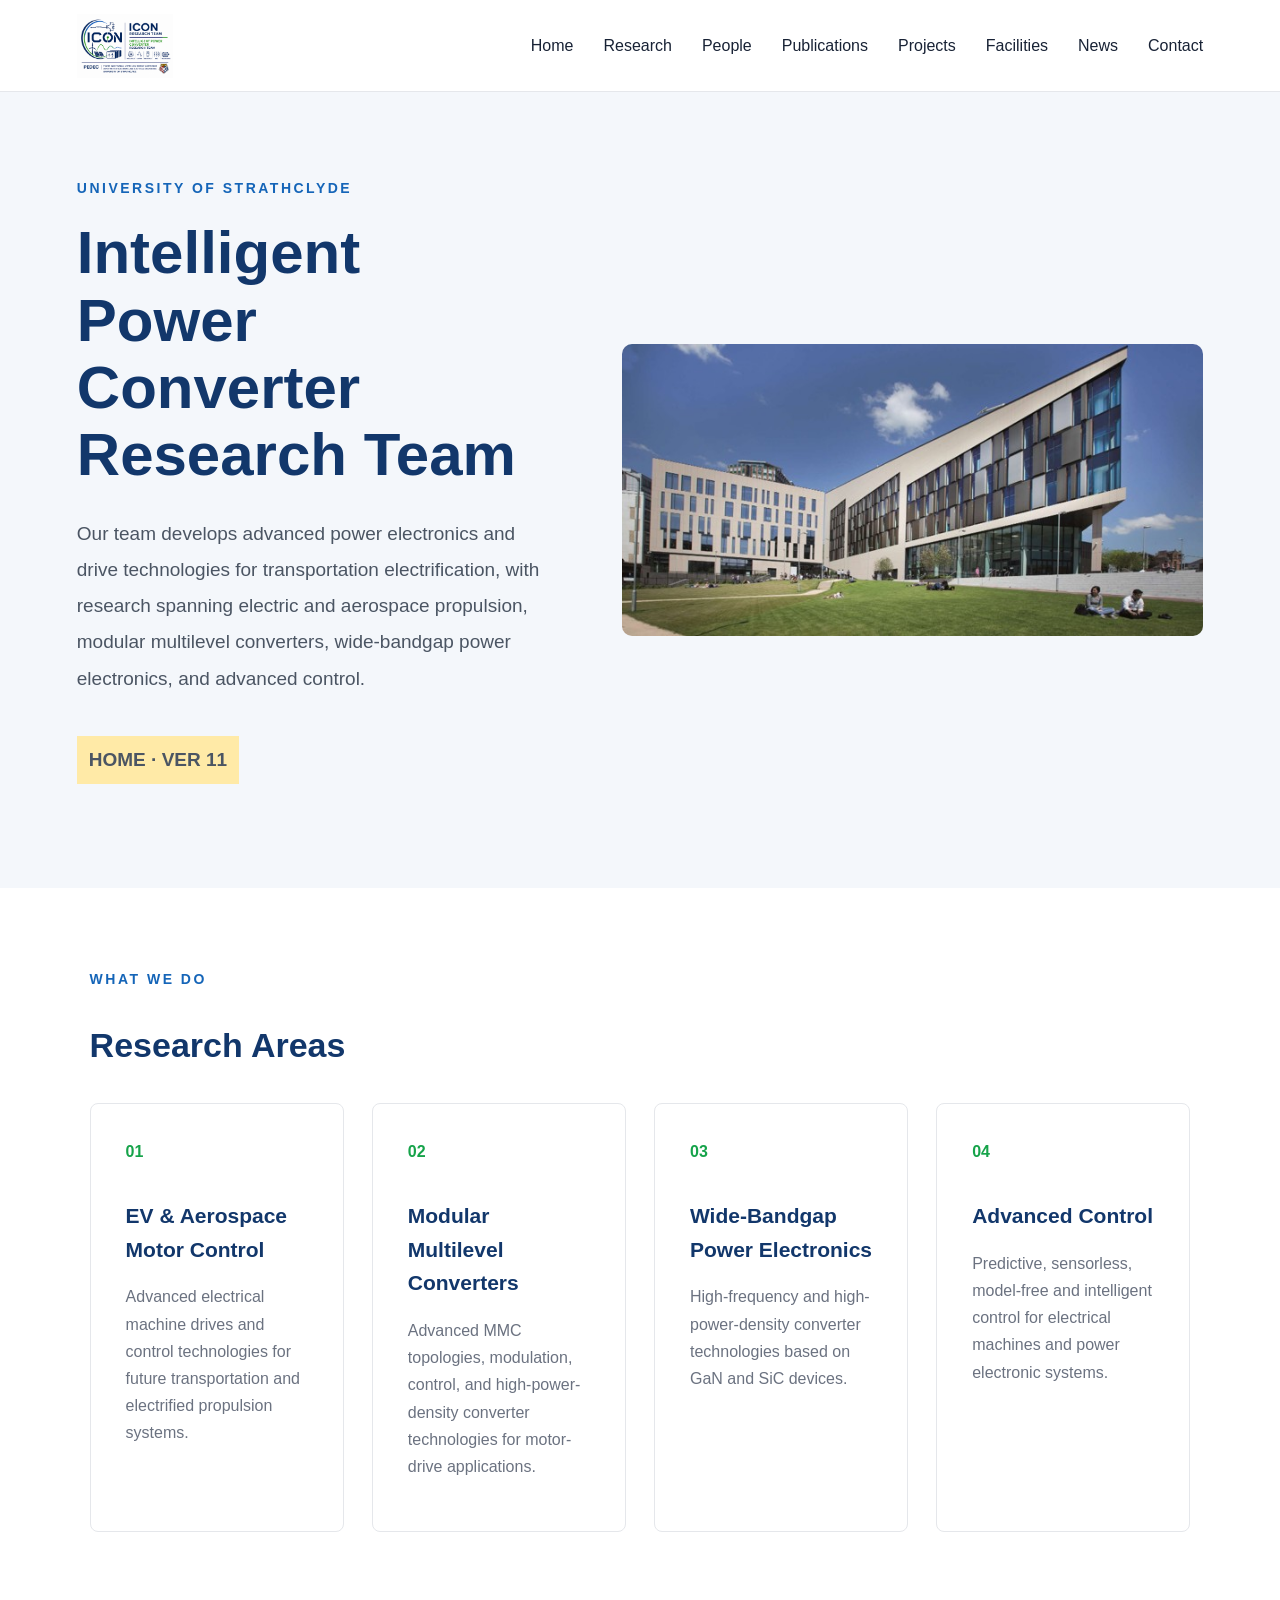
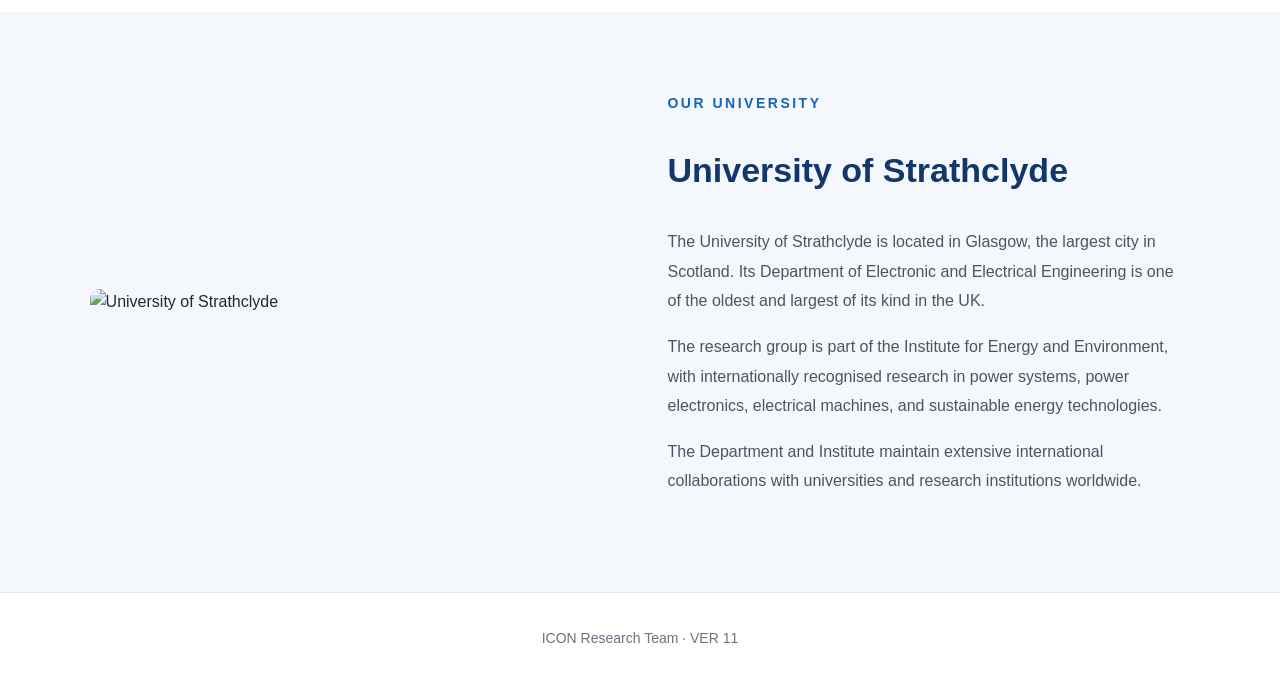
==== commit 14762c2a: "Update index.html" ====
--- a/index.html
+++ b/index.html
@@ -2,99 +2,322 @@
 <html lang="en">
 
 <head>
+
     <meta charset="UTF-8">
-    <meta name="viewport" content="width=device-width, initial-scale=1.0">
-
-    <title>ICON Research Team | VER 10</title>
-
-    <link rel="stylesheet" href="./css/style.css?v=10">
+
+    <meta name="viewport"
+          content="width=device-width, initial-scale=1.0">
+
+    <title>ICON Research Team | VER 11</title>
+
+    <link rel="stylesheet" href="./css/style.css?v=11">
+
+    <style>
+
+        /* =========================
+           Home Hero
+        ========================= */
+
+        .home-hero {
+            background: #f4f7fb;
+            padding: 85px 6%;
+        }
+
+        .home-hero-layout {
+            max-width: 1500px;
+            margin: auto;
+
+            display: grid;
+            grid-template-columns: 0.9fr 1.1fr;
+
+            gap: 70px;
+            align-items: center;
+        }
+
+        .home-hero-text h1 {
+            margin: 20px 0 28px;
+
+            font-size: 60px;
+            line-height: 1.12;
+
+            color: #12376b;
+        }
+
+        .home-hero-text p {
+            font-size: 19px;
+            line-height: 1.9;
+
+            color: #4b5563;
+        }
+
+        .eyebrow {
+            color: #1565b8;
+
+            font-size: 14px;
+            font-weight: 700;
+
+            letter-spacing: 2.5px;
+        }
+
+        .home-hero-image img {
+            width: 100%;
+            display: block;
+
+            border-radius: 10px;
+        }
+
+
+        /* =========================
+           Research Cards
+        ========================= */
+
+        .home-research-grid {
+            display: grid;
+
+            grid-template-columns:
+                repeat(4, 1fr);
+
+            gap: 28px;
+        }
+
+        .home-research-card {
+            padding: 35px;
+
+            min-height: 285px;
+
+            border: 1px solid #e5e7eb;
+
+            border-radius: 8px;
+
+            background: #ffffff;
+        }
+
+        .home-research-number {
+            color: #16a34a;
+
+            font-weight: 700;
+
+            margin-bottom: 35px;
+        }
+
+        .home-research-card h3 {
+            color: #12376b;
+
+            font-size: 21px;
+
+            margin-bottom: 17px;
+        }
+
+        .home-research-card p {
+            color: #6b7280;
+
+            line-height: 1.7;
+        }
+
+
+        /* =========================
+           Strathclyde
+        ========================= */
+
+        .strath-section {
+            background: #f4f7fb;
+        }
+
+        .strath-layout {
+            display: grid;
+
+            grid-template-columns: 1fr 1fr;
+
+            gap: 55px;
+
+            align-items: center;
+        }
+
+        .strath-layout img {
+            width: 100%;
+
+            display: block;
+
+            border-radius: 10px;
+        }
+
+        .strath-text h2 {
+            font-size: 34px;
+
+            color: #12376b;
+        }
+
+        .strath-text p {
+            line-height: 1.85;
+        }
+
+
+        .strath-secondary {
+            margin-top: 45px;
+        }
+
+        .strath-secondary img {
+            width: 100%;
+
+            max-height: 480px;
+
+            object-fit: cover;
+
+            display: block;
+
+            border-radius: 10px;
+        }
+
+
+        @media (max-width: 1000px) {
+
+            .home-hero-layout,
+            .strath-layout {
+                grid-template-columns: 1fr;
+            }
+
+            .home-research-grid {
+                grid-template-columns: repeat(2, 1fr);
+            }
+
+        }
+
+
+        @media (max-width: 650px) {
+
+            .home-hero-text h1 {
+                font-size: 40px;
+            }
+
+            .home-research-grid {
+                grid-template-columns: 1fr;
+            }
+
+        }
+
+    </style>
+
 </head>
 
+
+
 <body>
 
+
 <header>
 
     <div class="logo">
+
         <a href="./index.html">
-            <img src="./images/logo/logo.png" alt="ICON Research Team">
+
+            <img
+                src="./images/logo/logo.png"
+                alt="ICON Research Team">
+
         </a>
+
     </div>
 
+
     <nav>
+
         <a href="./index.html">Home</a>
         <a href="./research.html">Research</a>
         <a href="./people.html">People</a>
+
         <a href="#">Publications</a>
         <a href="#">Projects</a>
         <a href="#">Facilities</a>
         <a href="#">News</a>
+
         <a href="./contact.html">Contact</a>
+
     </nav>
 
 </header>
 
 
-<section class="hero">
-
-    <div class="hero-content">
-
-        <p style="
-            display:inline-block;
-            background:#ffeaa7;
-            padding:6px 12px;
-            font-weight:bold;
-            margin-bottom:20px;
-        ">
-            HOME · VER 10
-        </p>
-
-        <h1>
-            Intelligent Power Converter Research Team
-        </h1>
-
-        <p>
-            Our team develops advanced power electronics and drive
-            technologies for transportation electrification, with
-            research spanning electric and aerospace propulsion,
-            modular multilevel converters, wide-bandgap power electronics,
-            and advanced control.
-        </p>
+
+<!-- =========================
+     HERO
+========================= -->
+
+<section class="home-hero">
+
+    <div class="home-hero-layout">
+
+
+        <div class="home-hero-text">
+
+            <div class="eyebrow">
+                UNIVERSITY OF STRATHCLYDE
+            </div>
+
+            <h1>
+                Intelligent Power Converter Research Team
+            </h1>
+
+            <p>
+                Our team develops advanced power electronics and drive
+                technologies for transportation electrification, with
+                research spanning electric and aerospace propulsion,
+                modular multilevel converters, wide-bandgap power electronics,
+                and advanced control.
+            </p>
+
+            <p style="
+                display:inline-block;
+                background:#ffeaa7;
+                padding:6px 12px;
+                font-weight:bold;
+                margin-top:20px;
+            ">
+                HOME · VER 11
+            </p>
+
+        </div>
+
+
+        <div class="home-hero-image">
+
+            <img
+                src="./images/facilities/Strath.jpg"
+                alt="University of Strathclyde">
+
+        </div>
+
 
     </div>
 
 </section>
 
 
+
+<!-- =========================
+     RESEARCH AREAS
+========================= -->
+
 <section class="section">
 
     <div class="container">
 
-        <p style="
-            color:#1565b8;
-            font-size:14px;
-            font-weight:700;
-            letter-spacing:2px;
-            margin-bottom:8px;
-        ">
+        <div class="eyebrow">
             WHAT WE DO
-        </p>
+        </div>
 
         <h2>
             Research Areas
         </h2>
 
 
-        <div class="grid grid-4">
-
-
-            <div class="card">
-
-                <p style="
-                    color:#16a34a;
-                    font-weight:700;
-                ">
+        <div class="home-research-grid">
+
+
+            <div class="home-research-card">
+
+                <div class="home-research-number">
                     01
-                </p>
+                </div>
 
                 <h3>
                     EV & Aerospace Motor Control
@@ -109,36 +332,32 @@
             </div>
 
 
-            <div class="card">
-
-                <p style="
-                    color:#16a34a;
-                    font-weight:700;
-                ">
+
+            <div class="home-research-card">
+
+                <div class="home-research-number">
                     02
-                </p>
+                </div>
 
                 <h3>
                     Modular Multilevel Converters
                 </h3>
 
                 <p>
-                    Advanced MMC topologies, modulation, control,
-                    and high-power-density converter technologies
-                    for motor-drive applications.
-                </p>
-
-            </div>
-
-
-            <div class="card">
-
-                <p style="
-                    color:#16a34a;
-                    font-weight:700;
-                ">
+                    Advanced MMC topologies, modulation,
+                    control, and high-power-density converter
+                    technologies for motor-drive applications.
+                </p>
+
+            </div>
+
+
+
+            <div class="home-research-card">
+
+                <div class="home-research-number">
                     03
-                </p>
+                </div>
 
                 <h3>
                     Wide-Bandgap Power Electronics
@@ -152,22 +371,20 @@
             </div>
 
 
-            <div class="card">
-
-                <p style="
-                    color:#16a34a;
-                    font-weight:700;
-                ">
+
+            <div class="home-research-card">
+
+                <div class="home-research-number">
                     04
-                </p>
+                </div>
 
                 <h3>
                     Advanced Control
                 </h3>
 
                 <p>
-                    Predictive, sensorless, model-free,
-                    and intelligent control for electrical machines
+                    Predictive, sensorless, model-free and
+                    intelligent control for electrical machines
                     and power electronic systems.
                 </p>
 
@@ -181,43 +398,76 @@
 </section>
 
 
-<section class="section" style="background:#f4f7fb;">
+
+<!-- =========================
+     UNIVERSITY
+========================= -->
+
+<section class="section strath-section">
 
     <div class="container">
 
-        <h2>
-            University of Strathclyde
-        </h2>
-
-        <p>
-            The University of Strathclyde is located in Glasgow,
-            the largest city in Scotland. Its Department of Electronic
-            and Electrical Engineering is one of the oldest and largest
-            of its kind in the UK.
-        </p>
-
-        <p>
-            The research group is part of the Institute for Energy and
-            Environment, with internationally recognised research in
-            power systems, power electronics, electrical machines,
-            and sustainable energy technologies.
-        </p>
-
-        <p>
-            The Department and Institute maintain extensive international
-            collaborations with universities and research institutions
-            worldwide.
-        </p>
+
+        <div class="strath-layout">
+
+
+            <div>
+
+                <img
+                    src="./images/facilities/12.jpg"
+                    alt="University of Strathclyde">
+
+            </div>
+
+
+            <div class="strath-text">
+
+                <div class="eyebrow">
+                    OUR UNIVERSITY
+                </div>
+
+                <h2>
+                    University of Strathclyde
+                </h2>
+
+                <p>
+                    The University of Strathclyde is located in Glasgow,
+                    the largest city in Scotland. Its Department of Electronic
+                    and Electrical Engineering is one of the oldest and largest
+                    of its kind in the UK.
+                </p>
+
+                <p>
+                    The research group is part of the Institute for Energy
+                    and Environment, with internationally recognised research
+                    in power systems, power electronics, electrical machines,
+                    and sustainable energy technologies.
+                </p>
+
+                <p>
+                    The Department and Institute maintain extensive
+                    international collaborations with universities
+                    and research institutions worldwide.
+                </p>
+
+            </div>
+
+
+        </div>
 
     </div>
 
 </section>
 
 
+
 <footer>
-    ICON Research Team · VER 10
+
+    ICON Research Team · VER 11
+
 </footer>
 
+
 </body>
 
 </html>
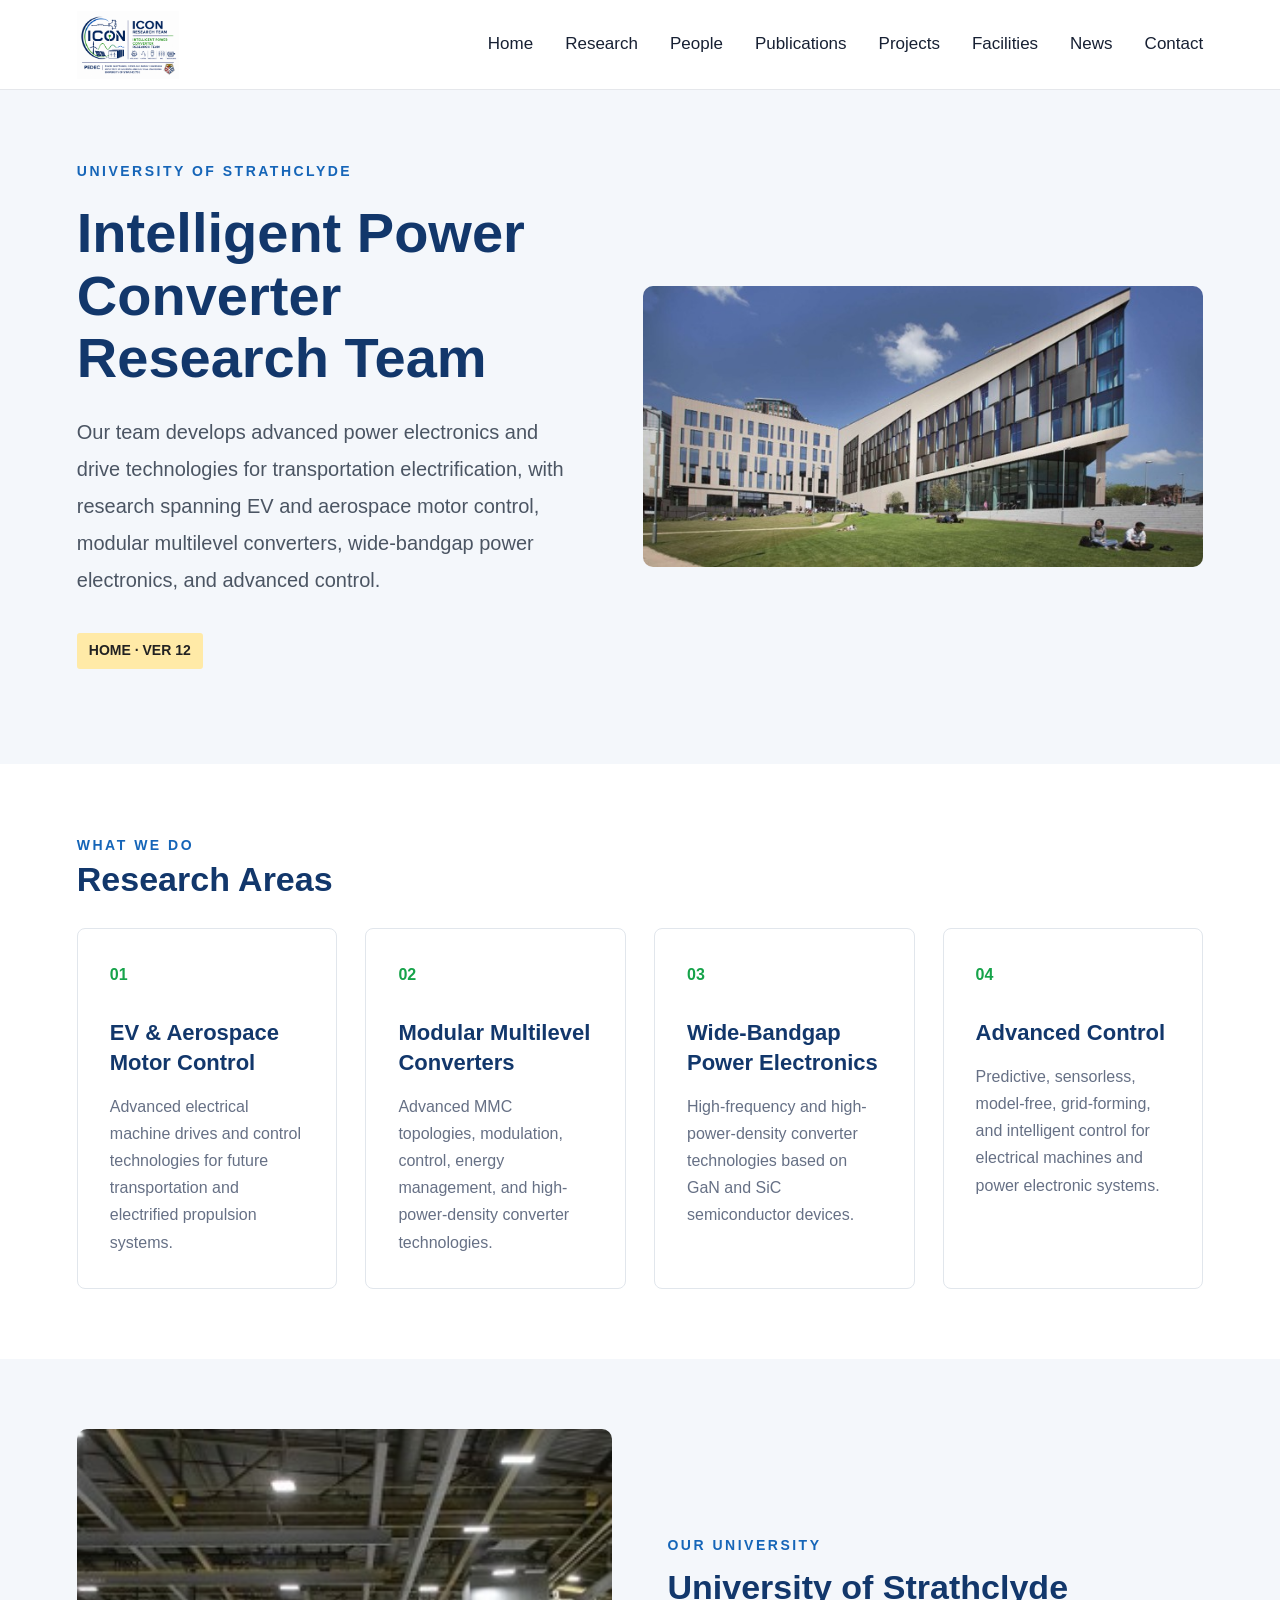
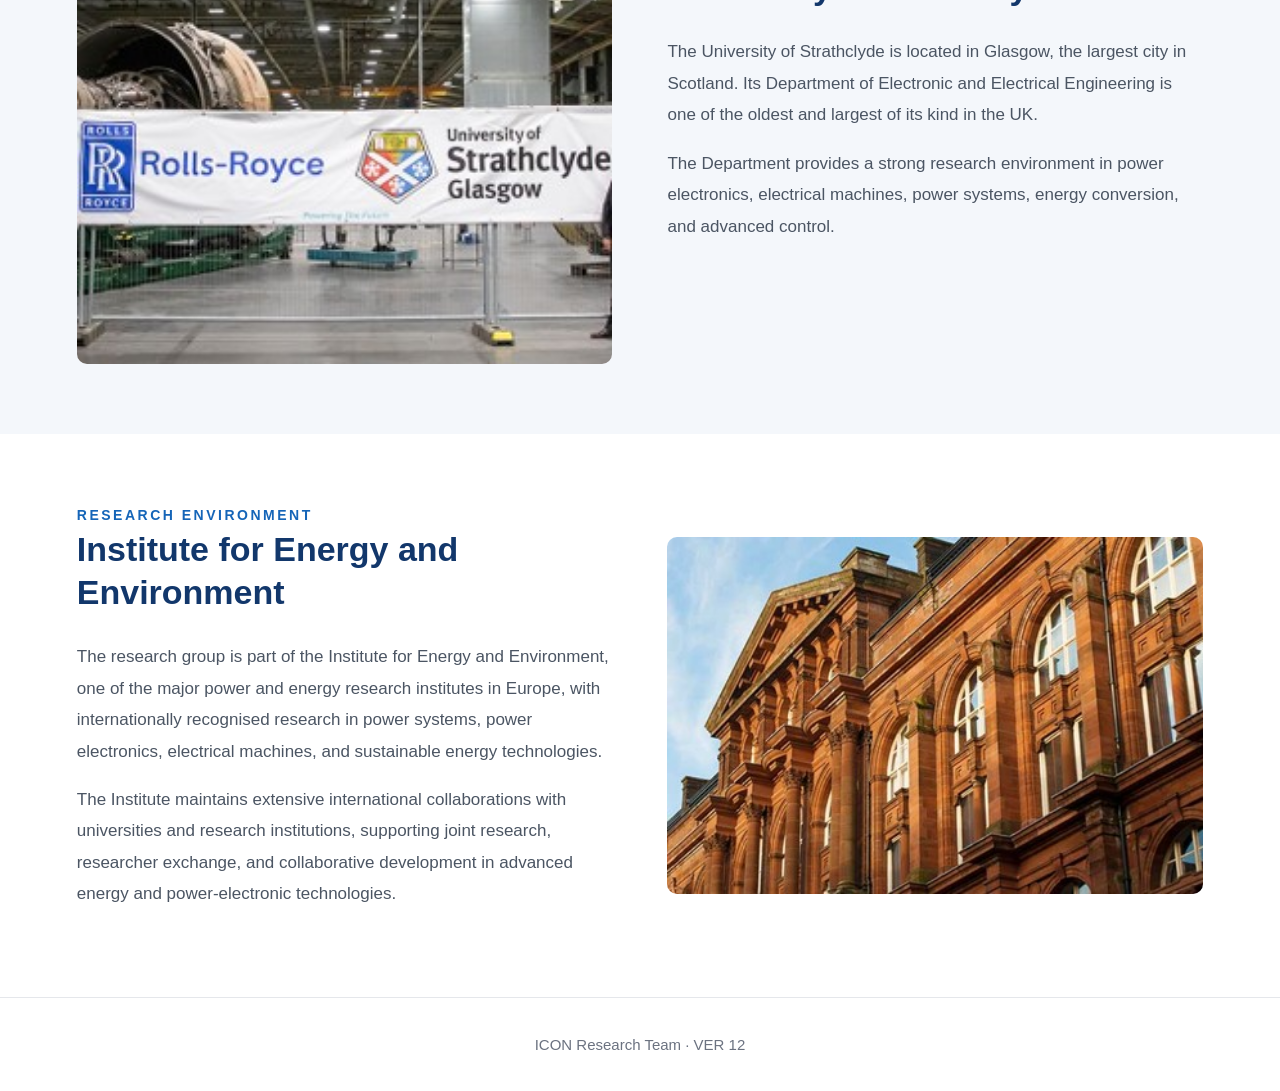
==== commit 3d565673: "Update version from 11 to 12 in index.html" ====
--- a/index.html
+++ b/index.html
@@ -8,49 +8,34 @@
     <meta name="viewport"
           content="width=device-width, initial-scale=1.0">
 
-    <title>ICON Research Team | VER 11</title>
-
-    <link rel="stylesheet" href="./css/style.css?v=11">
+    <title>ICON Research Team | VER 12</title>
+
+    <link rel="stylesheet" href="./css/style.css?v=12">
+
 
     <style>
 
         /* =========================
-           Home Hero
+           Home Hero Layout
         ========================= */
 
         .home-hero {
             background: #f4f7fb;
-            padding: 85px 6%;
+            padding: 70px 6%;
         }
 
         .home-hero-layout {
-            max-width: 1500px;
-            margin: auto;
+            max-width: 1450px;
+            margin: 0 auto;
 
             display: grid;
-            grid-template-columns: 0.9fr 1.1fr;
-
-            gap: 70px;
+            grid-template-columns: 0.95fr 1.05fr;
+
+            gap: 60px;
             align-items: center;
         }
 
-        .home-hero-text h1 {
-            margin: 20px 0 28px;
-
-            font-size: 60px;
-            line-height: 1.12;
-
-            color: #12376b;
-        }
-
-        .home-hero-text p {
-            font-size: 19px;
-            line-height: 1.9;
-
-            color: #4b5563;
-        }
-
-        .eyebrow {
+        .home-eyebrow {
             color: #1565b8;
 
             font-size: 14px;
@@ -59,8 +44,26 @@
             letter-spacing: 2.5px;
         }
 
+        .home-title {
+            margin: 18px 0 24px;
+
+            font-size: 56px;
+            line-height: 1.12;
+
+            color: #12376b;
+        }
+
+        .home-intro {
+            font-size: 20px;
+
+            line-height: 1.85;
+
+            color: #4b5563;
+        }
+
         .home-hero-image img {
             width: 100%;
+
             display: block;
 
             border-radius: 10px;
@@ -68,7 +71,7 @@
 
 
         /* =========================
-           Research Cards
+           Research Area Cards
         ========================= */
 
         .home-research-grid {
@@ -81,11 +84,11 @@
         }
 
         .home-research-card {
-            padding: 35px;
-
-            min-height: 285px;
-
-            border: 1px solid #e5e7eb;
+            min-height: 270px;
+
+            padding: 32px;
+
+            border: 1px solid #e1e6ec;
 
             border-radius: 8px;
 
@@ -95,28 +98,34 @@
         .home-research-number {
             color: #16a34a;
 
+            font-size: 16px;
+
             font-weight: 700;
 
-            margin-bottom: 35px;
+            margin-bottom: 30px;
         }
 
         .home-research-card h3 {
+            margin: 0 0 15px;
+
+            font-size: 22px;
+
             color: #12376b;
-
-            font-size: 21px;
-
-            margin-bottom: 17px;
         }
 
         .home-research-card p {
-            color: #6b7280;
+            margin: 0;
+
+            font-size: 16px;
 
             line-height: 1.7;
+
+            color: #667085;
         }
 
 
         /* =========================
-           Strathclyde
+           Strathclyde Section
         ========================= */
 
         .strath-section {
@@ -142,6 +151,8 @@
         }
 
         .strath-text h2 {
+            margin-top: 8px;
+
             font-size: 34px;
 
             color: #12376b;
@@ -152,32 +163,54 @@
         }
 
 
-        .strath-secondary {
-            margin-top: 45px;
-        }
-
-        .strath-secondary img {
+        /* =========================
+           Institute Section
+        ========================= */
+
+        .institute-layout {
+            display: grid;
+
+            grid-template-columns: 1fr 1fr;
+
+            gap: 55px;
+
+            align-items: center;
+        }
+
+        .institute-layout img {
             width: 100%;
 
-            max-height: 480px;
-
-            object-fit: cover;
-
             display: block;
 
             border-radius: 10px;
         }
 
-
-        @media (max-width: 1000px) {
+        .institute-text h2 {
+            font-size: 34px;
+
+            color: #12376b;
+        }
+
+        .institute-text p {
+            line-height: 1.85;
+        }
+
+
+        /* =========================
+           Responsive
+        ========================= */
+
+        @media (max-width: 1050px) {
 
             .home-hero-layout,
-            .strath-layout {
+            .strath-layout,
+            .institute-layout {
                 grid-template-columns: 1fr;
             }
 
             .home-research-grid {
-                grid-template-columns: repeat(2, 1fr);
+                grid-template-columns:
+                    repeat(2, 1fr);
             }
 
         }
@@ -185,8 +218,12 @@
 
         @media (max-width: 650px) {
 
-            .home-hero-text h1 {
+            .home-title {
                 font-size: 40px;
+            }
+
+            .home-intro {
+                font-size: 18px;
             }
 
             .home-research-grid {
@@ -200,7 +237,6 @@
 </head>
 
 
-
 <body>
 
 
@@ -222,12 +258,17 @@
     <nav>
 
         <a href="./index.html">Home</a>
+
         <a href="./research.html">Research</a>
+
         <a href="./people.html">People</a>
 
         <a href="#">Publications</a>
+
         <a href="#">Projects</a>
+
         <a href="#">Facilities</a>
+
         <a href="#">News</a>
 
         <a href="./contact.html">Contact</a>
@@ -247,32 +288,31 @@
     <div class="home-hero-layout">
 
 
-        <div class="home-hero-text">
-
-            <div class="eyebrow">
+        <div>
+
+            <div class="home-eyebrow">
                 UNIVERSITY OF STRATHCLYDE
             </div>
 
-            <h1>
+
+            <h1 class="home-title">
                 Intelligent Power Converter Research Team
             </h1>
 
-            <p>
+
+            <p class="home-intro">
+
                 Our team develops advanced power electronics and drive
                 technologies for transportation electrification, with
-                research spanning electric and aerospace propulsion,
-                modular multilevel converters, wide-bandgap power electronics,
-                and advanced control.
+                research spanning EV and aerospace motor control,
+                modular multilevel converters, wide-bandgap power
+                electronics, and advanced control.
+
             </p>
 
-            <p style="
-                display:inline-block;
-                background:#ffeaa7;
-                padding:6px 12px;
-                font-weight:bold;
-                margin-top:20px;
-            ">
-                HOME · VER 11
+
+            <p class="version-badge">
+                HOME · VER 12
             </p>
 
         </div>
@@ -301,9 +341,11 @@
 
     <div class="container">
 
-        <div class="eyebrow">
+
+        <div class="home-eyebrow">
             WHAT WE DO
         </div>
+
 
         <h2>
             Research Areas
@@ -345,8 +387,8 @@
 
                 <p>
                     Advanced MMC topologies, modulation,
-                    control, and high-power-density converter
-                    technologies for motor-drive applications.
+                    control, energy management, and
+                    high-power-density converter technologies.
                 </p>
 
             </div>
@@ -365,7 +407,7 @@
 
                 <p>
                     High-frequency and high-power-density converter
-                    technologies based on GaN and SiC devices.
+                    technologies based on GaN and SiC semiconductor devices.
                 </p>
 
             </div>
@@ -383,9 +425,9 @@
                 </h3>
 
                 <p>
-                    Predictive, sensorless, model-free and
-                    intelligent control for electrical machines
-                    and power electronic systems.
+                    Predictive, sensorless, model-free,
+                    grid-forming, and intelligent control
+                    for electrical machines and power electronic systems.
                 </p>
 
             </div>
@@ -400,7 +442,7 @@
 
 
 <!-- =========================
-     UNIVERSITY
+     UNIVERSITY OF STRATHCLYDE
 ========================= -->
 
 <section class="section strath-section">
@@ -414,7 +456,7 @@
             <div>
 
                 <img
-                    src="./images/facilities/12.jpg"
+                    src="./images/facilities/Strath1.jpg"
                     alt="University of Strathclyde">
 
             </div>
@@ -422,33 +464,102 @@
 
             <div class="strath-text">
 
-                <div class="eyebrow">
+
+                <div class="home-eyebrow">
                     OUR UNIVERSITY
                 </div>
+
 
                 <h2>
                     University of Strathclyde
                 </h2>
 
-                <p>
+
+                <p>
+
                     The University of Strathclyde is located in Glasgow,
                     the largest city in Scotland. Its Department of Electronic
                     and Electrical Engineering is one of the oldest and largest
                     of its kind in the UK.
-                </p>
-
-                <p>
+
+                </p>
+
+
+                <p>
+
+                    The Department provides a strong research environment
+                    in power electronics, electrical machines, power systems,
+                    energy conversion, and advanced control.
+
+                </p>
+
+
+            </div>
+
+
+        </div>
+
+    </div>
+
+</section>
+
+
+
+<!-- =========================
+     INSTITUTE / COLLABORATION
+========================= -->
+
+<section class="section">
+
+    <div class="container">
+
+
+        <div class="institute-layout">
+
+
+            <div class="institute-text">
+
+
+                <div class="home-eyebrow">
+                    RESEARCH ENVIRONMENT
+                </div>
+
+
+                <h2>
+                    Institute for Energy and Environment
+                </h2>
+
+
+                <p>
+
                     The research group is part of the Institute for Energy
-                    and Environment, with internationally recognised research
-                    in power systems, power electronics, electrical machines,
-                    and sustainable energy technologies.
-                </p>
-
-                <p>
-                    The Department and Institute maintain extensive
-                    international collaborations with universities
-                    and research institutions worldwide.
-                </p>
+                    and Environment, one of the major power and energy
+                    research institutes in Europe, with internationally
+                    recognised research in power systems, power electronics,
+                    electrical machines, and sustainable energy technologies.
+
+                </p>
+
+
+                <p>
+
+                    The Institute maintains extensive international
+                    collaborations with universities and research institutions,
+                    supporting joint research, researcher exchange,
+                    and collaborative development in advanced energy
+                    and power-electronic technologies.
+
+                </p>
+
+
+            </div>
+
+
+            <div>
+
+                <img
+                    src="./images/facilities/Strath2.jpg"
+                    alt="Institute for Energy and Environment">
 
             </div>
 
@@ -463,7 +574,7 @@
 
 <footer>
 
-    ICON Research Team · VER 11
+    ICON Research Team · VER 12
 
 </footer>
 
--- a/css/style.css
+++ b/css/style.css
@@ -1,3 +1,14 @@
+/* =========================================================
+   ICON Research Team
+   Global Style
+   VER 12
+========================================================= */
+
+
+/* =========================
+   GLOBAL
+========================= */
+
 * {
     box-sizing: border-box;
 }
@@ -8,90 +19,122 @@
 
 body {
     margin: 0;
-    font-family: Arial, Helvetica, sans-serif;
+
+    font-family:
+        Arial,
+        Helvetica,
+        sans-serif;
+
+    font-size: 17px;
+    line-height: 1.7;
+
     color: #1f2937;
+
     background: #ffffff;
-    line-height: 1.6;
-}
+}
+
 
 .container {
-    width: 86%;
-    max-width: 1200px;
+    width: 88%;
+
+    max-width: 1350px;
+
     margin: 0 auto;
 }
 
 
-/* =====================================
-   HEADER / NAVIGATION
-===================================== */
+
+/* =========================
+   HEADER
+========================= */
 
 header {
     width: 100%;
-    min-height: 92px;
+
+    height: 90px;
 
     display: flex;
+
     align-items: center;
+
     justify-content: space-between;
 
-    padding: 10px 6%;
+    padding: 0 6%;
 
     background: #ffffff;
 
     border-bottom: 1px solid #e5e7eb;
 
     position: sticky;
+
     top: 0;
+
     z-index: 1000;
 }
+
 
 .logo {
     display: flex;
+
     align-items: center;
 }
+
 
 .logo a {
     display: flex;
+
     align-items: center;
 }
 
+
 .logo img {
-    height: 64px;
+    height: 68px;
+
     width: auto;
+
     display: block;
 }
+
 
 nav {
     display: flex;
+
     align-items: center;
-    gap: 30px;
-}
+
+    gap: 32px;
+}
+
 
 nav a {
+    margin: 0;
+
     text-decoration: none;
 
-    color: #182235;
-
-    font-size: 16px;
+    color: #172033;
+
+    font-size: 17px;
+
     font-weight: 500;
 
-    margin: 0;
-
-    transition: color 0.2s ease;
-}
+    white-space: nowrap;
+}
+
 
 nav a:hover {
     color: #1565b8;
 }
 
 
-/* =====================================
-   HERO
-===================================== */
+
+/* =========================
+   HOME HERO
+========================= */
 
 .hero {
-    min-height: 500px;
+    min-height: 520px;
 
     display: flex;
+
     align-items: center;
 
     padding: 70px 7%;
@@ -99,117 +142,163 @@
     background: #f4f7fb;
 }
 
+
 .hero-content {
-    max-width: 780px;
-}
+    max-width: 820px;
+}
+
 
 .hero h1 {
     margin: 0 0 24px;
 
-    font-size: 54px;
+    font-size: 56px;
+
     line-height: 1.12;
 
     color: #12376b;
 }
+
 
 .hero p {
     margin: 0;
 
     font-size: 20px;
+
     line-height: 1.8;
 
     color: #4b5563;
 }
 
 
-/* =====================================
-   STANDARD PAGE HEADER
-===================================== */
+
+/* =========================
+   SUB PAGE HEADER
+========================= */
 
 .page-header {
     background: #f4f7fb;
 
-    padding: 70px 7% 55px;
-}
+    padding: 48px 7% 42px;
+}
+
 
 .page-header h1 {
     margin: 0;
 
-    font-size: 44px;
+    font-size: 43px;
+
+    line-height: 1.2;
 
     color: #12376b;
 }
 
+
 .page-header p {
-    margin-top: 12px;
+    margin: 10px 0 0;
 
     font-size: 18px;
 
-    color: #6b7280;
-}
-
-
-/* =====================================
-   GENERAL SECTION
-===================================== */
+    color: #667085;
+}
+
+
+
+/* =========================
+   SECTIONS
+========================= */
 
 .section {
-    padding: 80px 0;
-}
+    padding: 70px 0;
+}
+
 
 .section h2 {
+    margin-top: 0;
+
+    margin-bottom: 28px;
+
     font-size: 34px;
 
+    line-height: 1.25;
+
     color: #12376b;
-
-    margin-bottom: 30px;
-}
+}
+
+
+.section h3 {
+    line-height: 1.35;
+}
+
 
 .section p {
+    font-size: 17px;
+
+    line-height: 1.8;
+
     color: #4b5563;
 }
 
 
-/* =====================================
-   GENERAL GRID
-===================================== */
+
+/* =========================
+   STANDARD GRID
+========================= */
 
 .grid {
     display: grid;
-    gap: 28px;
-}
+
+    gap: 30px;
+}
+
 
 .grid-4 {
-    grid-template-columns: repeat(4, 1fr);
-}
+    grid-template-columns:
+        repeat(4, 1fr);
+}
+
 
 .card {
-    padding: 26px;
-
-    border: 1px solid #e5e7eb;
+    min-height: 250px;
+
+    padding: 32px;
+
+    background: #ffffff;
+
+    border: 1px solid #e1e6ec;
 
     border-radius: 8px;
-
-    background: #ffffff;
-}
-
-
-/* =====================================
+}
+
+
+.card h3 {
+    margin-top: 0;
+
+    font-size: 22px;
+
+    color: #12376b;
+}
+
+
+
+/* =========================
    PEOPLE
-===================================== */
+========================= */
 
 .people-grid {
     display: grid;
 
-    grid-template-columns: repeat(4, 1fr);
-
-    gap: 42px 28px;
-}
+    grid-template-columns:
+        repeat(4, 1fr);
+
+    gap: 48px 32px;
+}
+
 
 .person-card {
     text-align: center;
 }
 
+
 .person-card img {
     width: 100%;
 
@@ -222,103 +311,213 @@
     background: #f3f4f6;
 }
 
+
 .person-card h2 {
-    margin: 16px 0 6px;
-
-    font-size: 21px;
+    margin: 18px 0 5px;
+
+    font-size: 23px;
 
     color: #12376b;
 }
 
+
 .role {
+    margin-bottom: 8px;
+
     color: #1565b8;
 
+    font-size: 16px;
+
     font-weight: 600;
-
-    font-size: 14px;
-}
+}
+
 
 .topic {
-    color: #6b7280;
-
-    font-size: 15px;
-}
-
-
-/* =====================================
+    margin-top: 7px;
+
+    font-size: 16px !important;
+
+    line-height: 1.6 !important;
+
+    color: #667085 !important;
+}
+
+
+
+/* =========================
    CONTACT
-===================================== */
+========================= */
 
 .contact-box {
-    max-width: 760px;
-}
+    max-width: 850px;
+}
+
 
 .contact-box a {
     color: #1565b8;
 }
 
 
-/* =====================================
+
+/* =========================
+   BUTTONS
+========================= */
+
+.button {
+    display: inline-block;
+
+    padding: 13px 24px;
+
+    text-decoration: none;
+
+    border-radius: 5px;
+
+    font-size: 16px;
+
+    font-weight: 600;
+}
+
+
+.button-primary {
+    background: #1565b8;
+
+    color: #ffffff;
+}
+
+
+.button-secondary {
+    color: #1565b8;
+
+    border: 1px solid #1565b8;
+}
+
+
+
+/* =========================
+   VERSION BADGE
+========================= */
+
+.version-badge {
+    display: inline-block;
+
+    padding: 6px 12px;
+
+    margin-bottom: 25px;
+
+    background: #ffeaa7;
+
+    color: #222;
+
+    font-size: 14px;
+
+    font-weight: 700;
+
+    border-radius: 3px;
+}
+
+
+
+/* =========================
    FOOTER
-===================================== */
+========================= */
 
 footer {
+    padding: 34px;
+
+    text-align: center;
+
+    color: #6b7280;
+
+    font-size: 15px;
+
+    background: #ffffff;
+
     border-top: 1px solid #e5e7eb;
-
-    text-align: center;
-
-    padding: 34px;
-
-    color: #6b7280;
-
-    font-size: 14px;
-
-    background: #ffffff;
-}
-
-
-/* =====================================
-   RESPONSIVE
-===================================== */
-
-@media (max-width: 1000px) {
+}
+
+
+
+/* =========================
+   TABLET
+========================= */
+
+@media (max-width: 1100px) {
 
     nav {
-        gap: 18px;
+        gap: 20px;
+    }
+
+    nav a {
+        font-size: 15px;
     }
 
     .grid-4,
     .people-grid {
-        grid-template-columns: repeat(2, 1fr);
-    }
-
-}
-
-@media (max-width: 750px) {
+        grid-template-columns:
+            repeat(2, 1fr);
+    }
+
+}
+
+
+
+/* =========================
+   MOBILE
+========================= */
+
+@media (max-width: 760px) {
 
     header {
+        height: auto;
+
         flex-direction: column;
 
-        padding: 18px;
-    }
+        padding: 15px 5%;
+    }
+
+
+    .logo img {
+        height: 62px;
+    }
+
 
     nav {
-        margin-top: 14px;
+        margin-top: 12px;
 
         flex-wrap: wrap;
 
         justify-content: center;
 
-        gap: 12px 18px;
-    }
-
-    .logo img {
-        height: 58px;
-    }
+        gap: 10px 16px;
+    }
+
+
+    nav a {
+        font-size: 15px;
+    }
+
+
+    .hero {
+        min-height: 430px;
+
+        padding: 55px 7%;
+    }
+
 
     .hero h1 {
-        font-size: 38px;
-    }
+        font-size: 39px;
+    }
+
+
+    .page-header {
+        padding: 40px 7%;
+    }
+
+
+    .page-header h1 {
+        font-size: 36px;
+    }
+
 
     .grid-4,
     .people-grid {
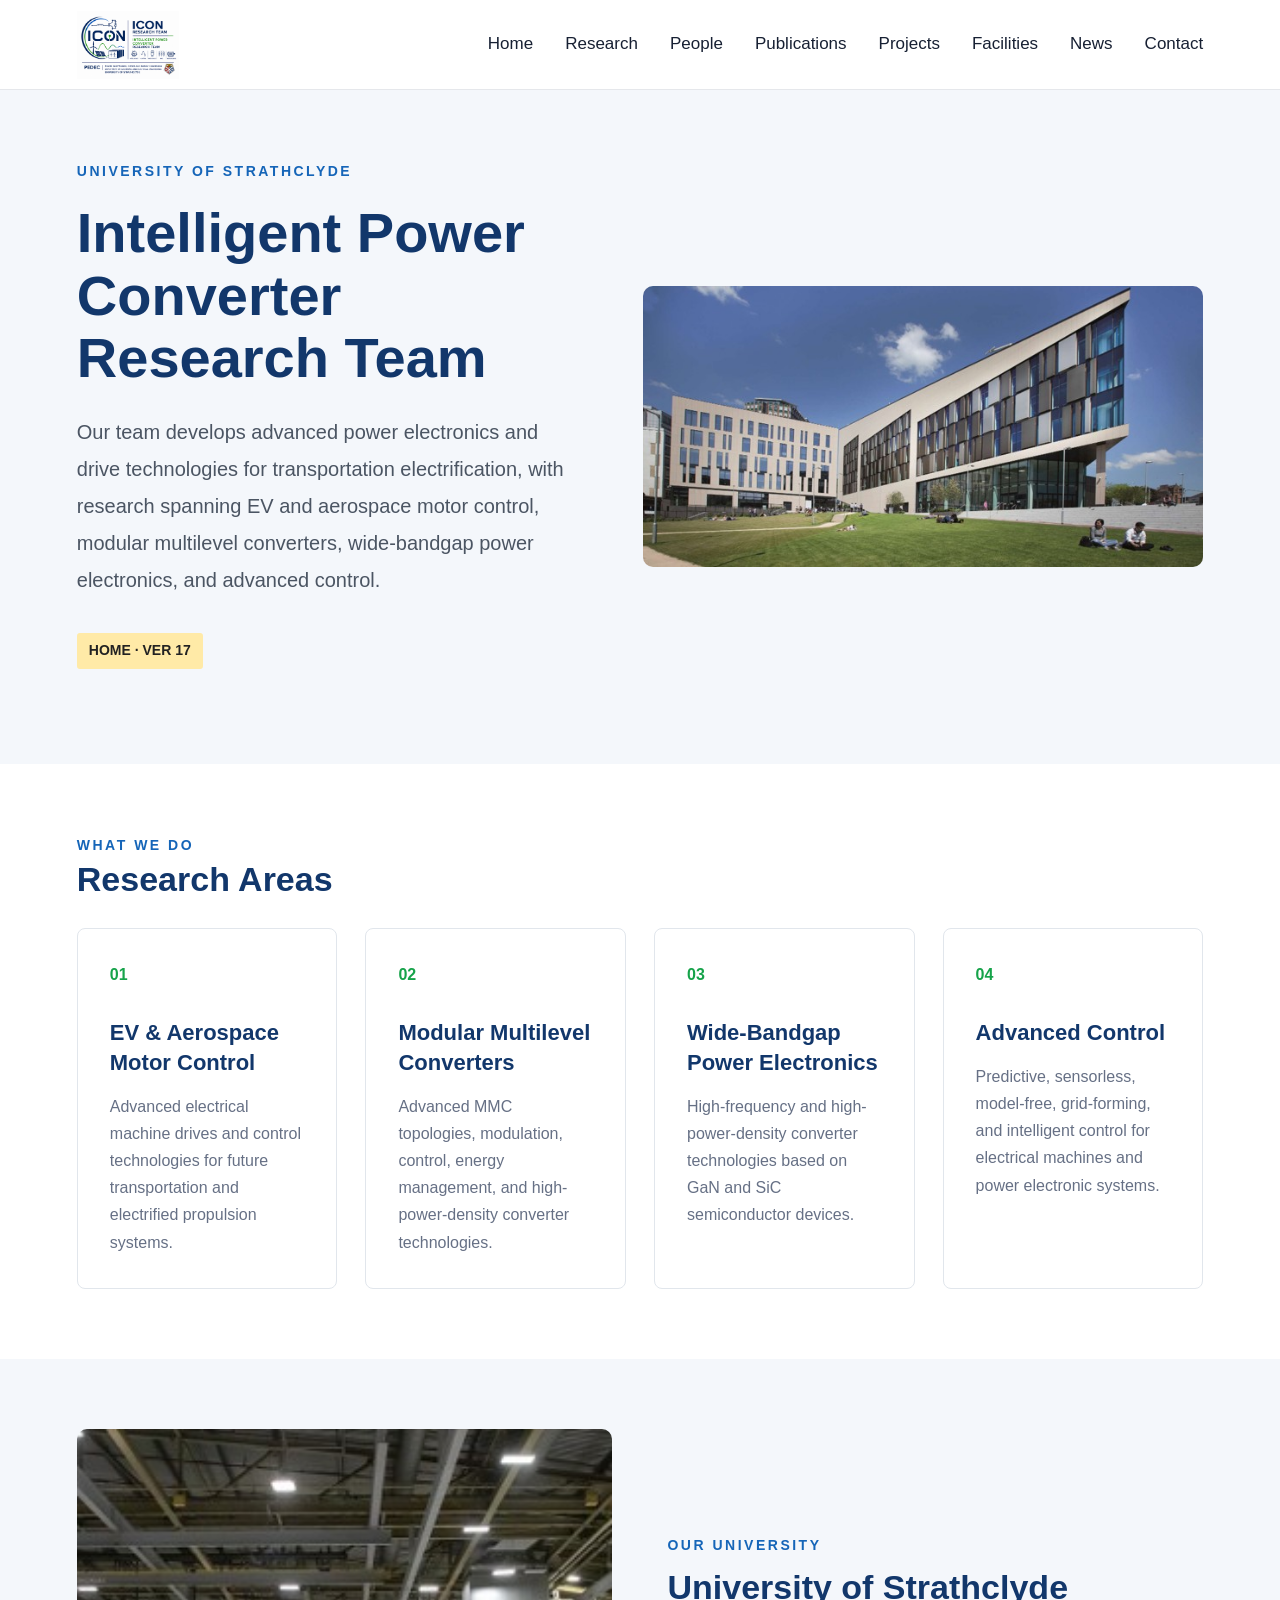
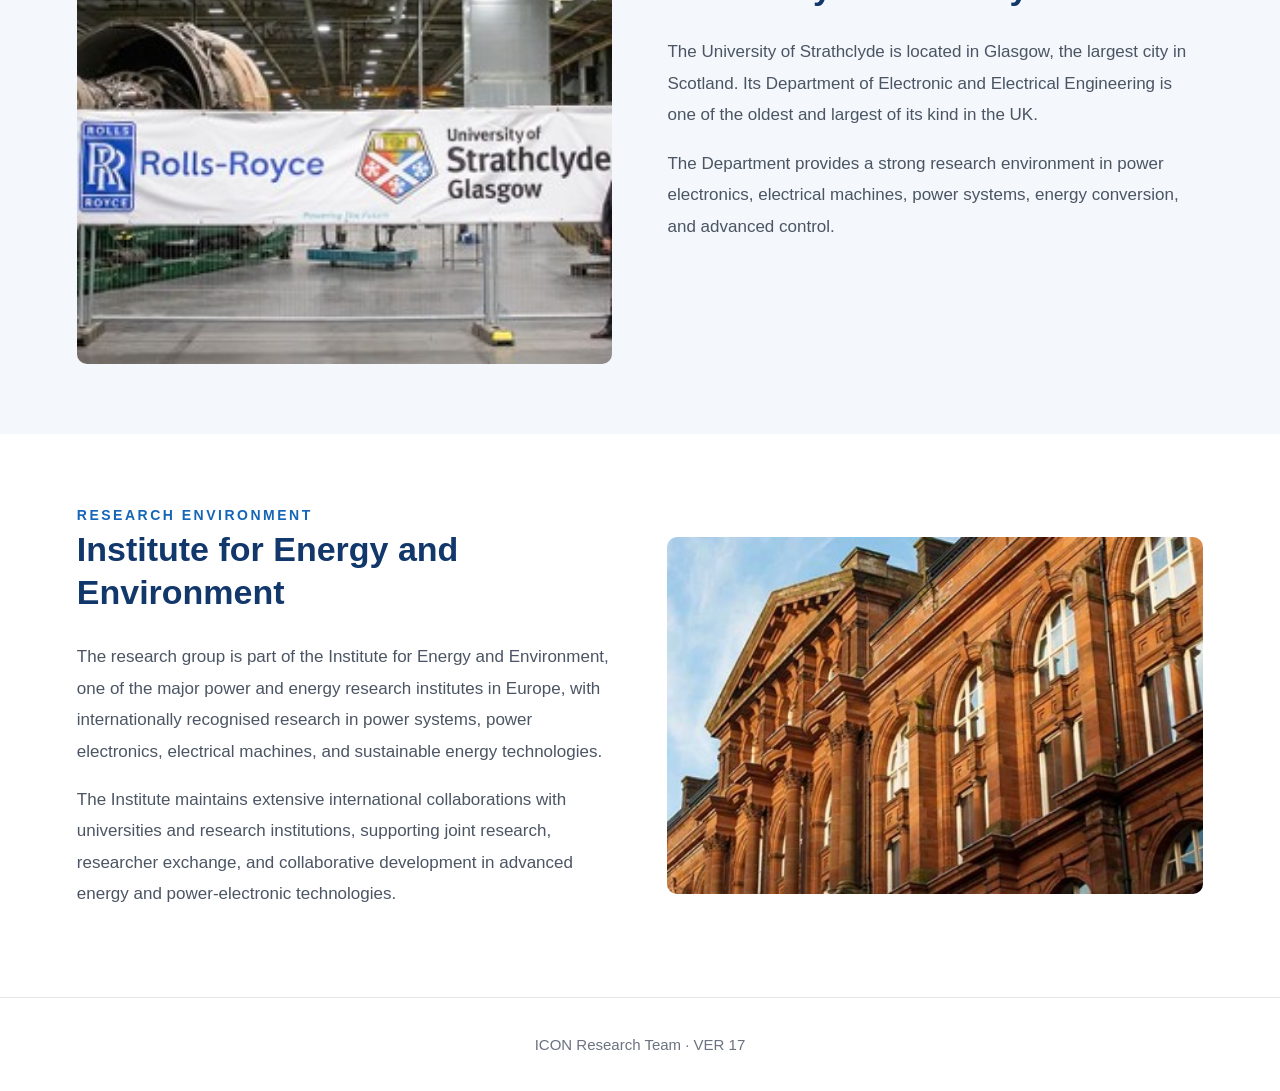
==== commit eca512a8: "Update version number from 12 to 17 in index.html" ====
--- a/index.html
+++ b/index.html
@@ -8,7 +8,7 @@
     <meta name="viewport"
           content="width=device-width, initial-scale=1.0">
 
-    <title>ICON Research Team | VER 12</title>
+    <title>ICON Research Team | VER 17</title>
 
     <link rel="stylesheet" href="./css/style.css?v=12">
 
@@ -263,11 +263,11 @@
 
         <a href="./people.html">People</a>
 
-        <a href="#">Publications</a>
-
-        <a href="#">Projects</a>
-
-        <a href="#">Facilities</a>
+        <a href="./publications.html">Publications</a>
+
+        <a href="./projects.html">Projects</a>
+
+        <a href="./facilities.html">Facilities</a>
 
         <a href="#">News</a>
 
@@ -312,7 +312,7 @@
 
 
             <p class="version-badge">
-                HOME · VER 12
+                HOME · VER 17
             </p>
 
         </div>
@@ -574,7 +574,7 @@
 
 <footer>
 
-    ICON Research Team · VER 12
+    ICON Research Team · VER 17
 
 </footer>
 
